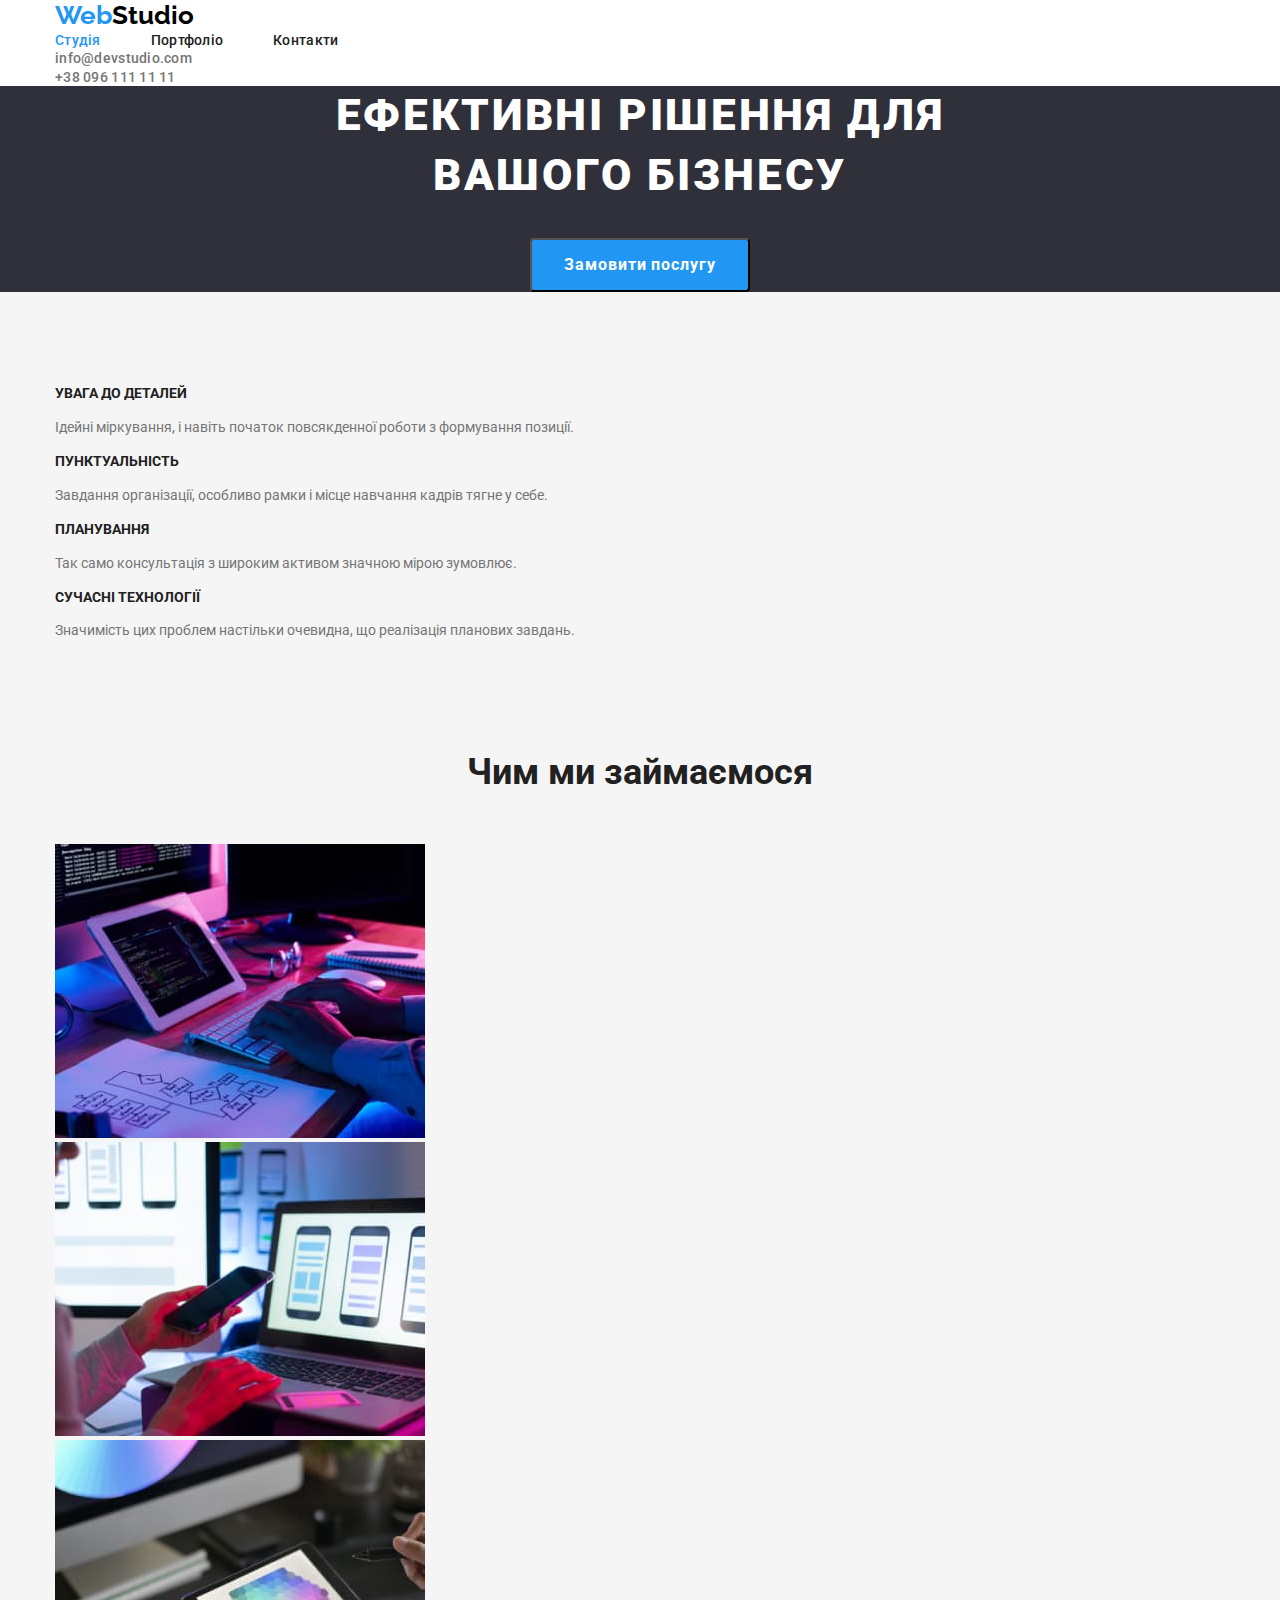
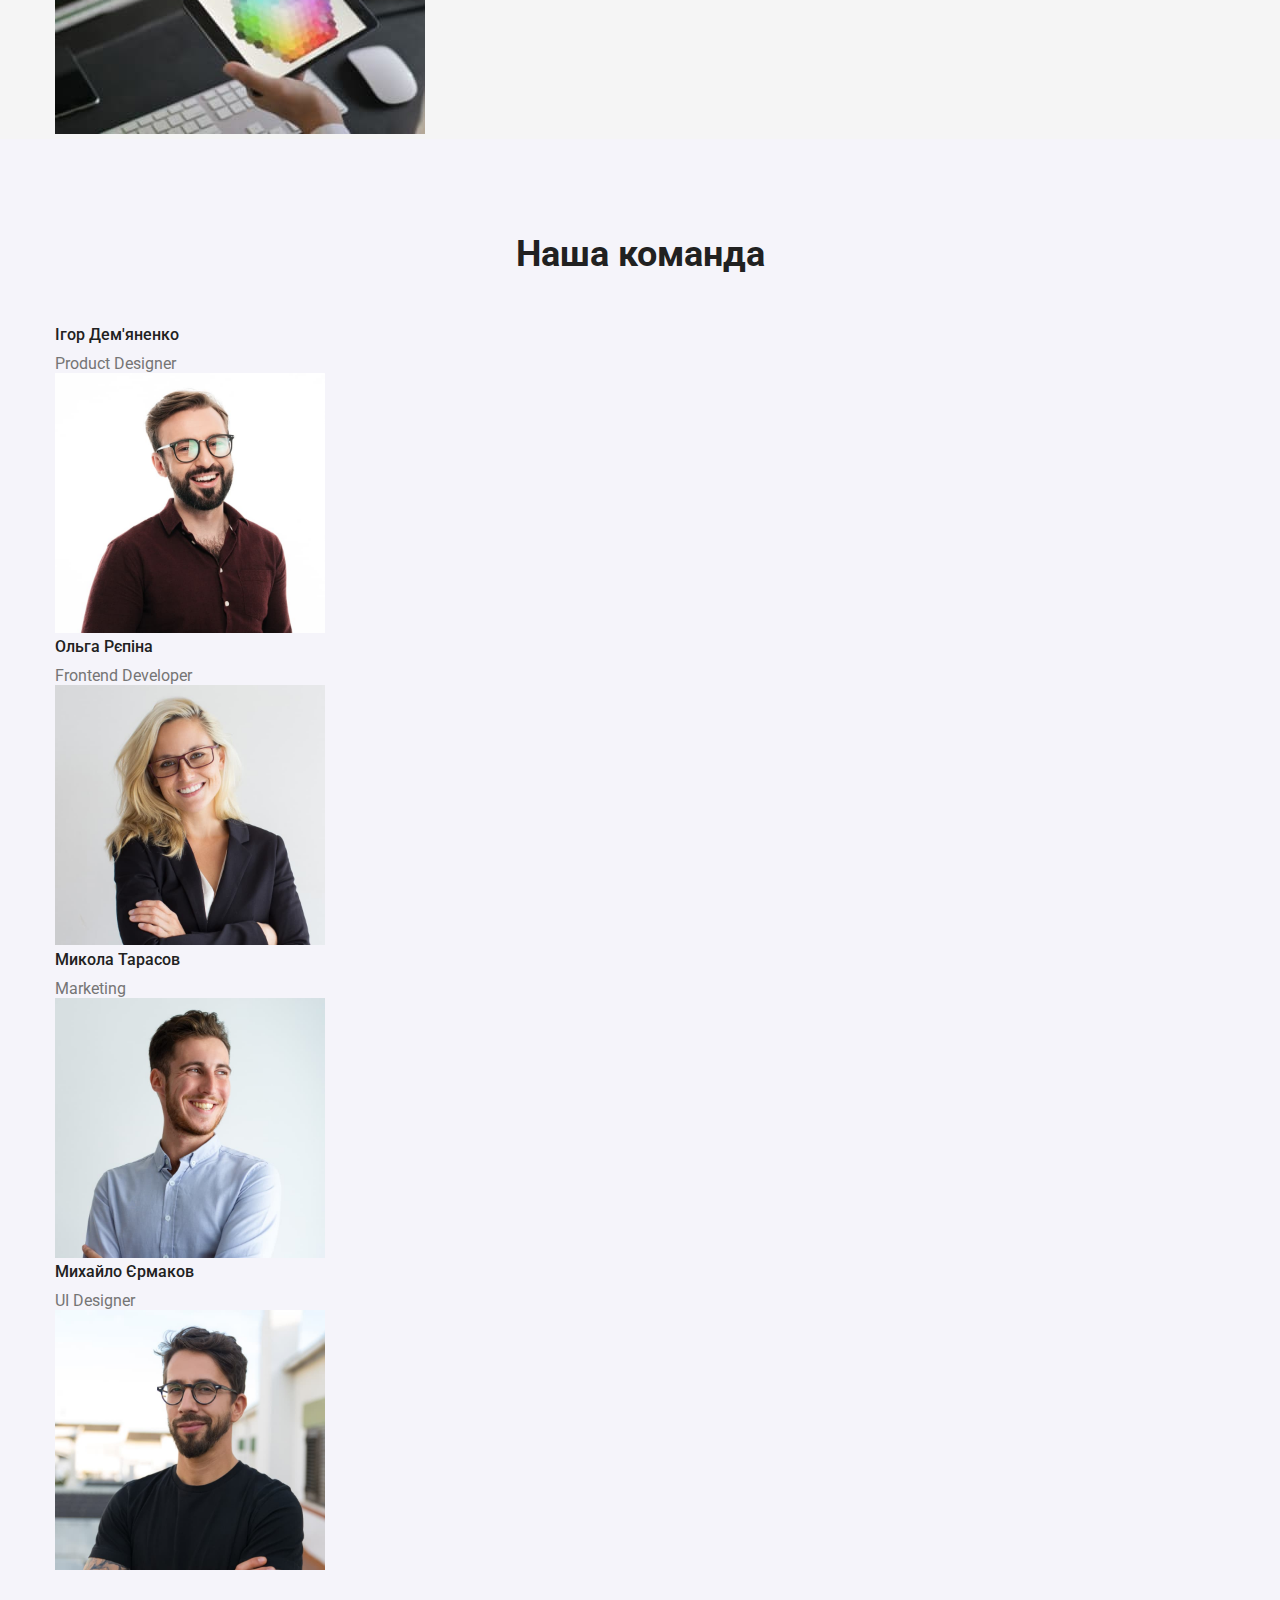
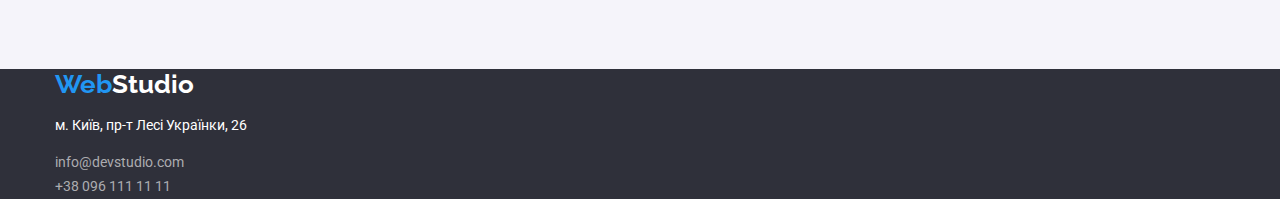
==== index.html @ 54b23ca5 "Added display fllex to header" ====
<!DOCTYPE html>
<html lang="uk">

<head>
    <meta charset="UTF-8">
    <meta http-equiv="X-UA-Compatible" content="IE=edge">
    <meta name="viewport" content="width=device-width, initial-scale=1.0">
    <title>Document</title>
    <link href="https://fonts.googleapis.com/css2?family=Raleway:wght@700&family=Roboto:wght@400;500;700;900&display=swap"
        rel="stylesheet">
    <link rel="stylesheet" href="https://cdnjs.cloudflare.com/ajax/libs/modern-normalize/1.1.0/modern-normalize.min.css">
    <link rel="stylesheet" href="./css/styles.css">
</head>

<body class="page">
    <header class="page-header">
        <div class="container">
        <nav>
            <a href="./index.html" class="logo">
                <span class="accent">Web</span>Studio
            </a>

            <ul class="site-nav list">
                <li class="item"><a href="./index.html" class="link current">Студія</a></li>
                <li class="item"><a href="./portfolio.html" class="link">Портфоліо</a></li>
                <li class="item"><a href="" class="link">Контакти</a></li>
            </ul>
        </nav>
        <ul class="contacts list">
            <li><a href="" class="contact-item">info@devstudio.com</a></li>
            <li><a href="" class="contact-item">+38 096 111 11 11</a></li>
        </ul>
        </div>
    </header>
    <main class="all-sections">
         <div>
             <section class="hero">
                <div class="container">
                  <h1 class="hero-title">Ефективні рішення для<br> вашого бізнесу</h1>
                  <button class="button primary" type="button">
                     Замовити послугу
                  </button>
                </div>
            </section>
         </div>
      <!--Особливості-->
        <section class="section">
            <div class="container">
            <h2 hidden class="section-title">Особливості</h2>
            <ul class="feature-list list">
                <li class="list-item">
                    <h3 class="title">УВАГА ДО ДЕТАЛЕЙ</h3>
                    <p class="text">
                        Ідейні міркування, і навіть початок повсякденної роботи з формування позиції.
                    </p>
                </li>
                <li class="list-item">
                    <h3 class="title">ПУНКТУАЛЬНІСТЬ</h3>
                    <p class="text" >
                        Завдання організації, особливо рамки і місце навчання кадрів тягне у себе.
                    </p>
                </li>
                <li class="list-item">
                    <h3 class="title">ПЛАНУВАННЯ</h3>
                    <p class="text">
                        Так само консультація з широким активом значною мірою зумовлює.
                    </p>
                </li>
                <li class="list-item">
                    <h3 class="title">СУЧАСНІ ТЕХНОЛОГІЇ</h3>
                    <p class="text">
                        Значимість цих проблем настільки очевидна, що реалізація планових завдань.
                    </p>
                </li>
            </ul>
            </div>
        </section>
        <!--Чим ми займаємося-->
        <section class="section no-padding">
            <div class="container">
            <h2 class="section-title">Чим ми займаємося</h2>
            <ul class="work-list list">
                <li>
                    <img src="./images/box1.jpg" alt="набирання тексту на клавітурі" width="370">
                </li>
                <li>
                    <img src="./images/box2.jpg" alt="використання телефона та компьютера " width="370">
                </li>
                <li>
                    <img src="./images/box3.jpg" alt="палітра кольорів на екрані" width="370">
                </li>
            </ul>
            </div>
        </section>
        <!--Наша команда-->
        <section class="section team">
            <div class="container">
            <h2 class="section-title">Наша команда</h2>
            <ul class="team-list list">
                <li class="list-member">
                    <h3 class="title">Ігор Дем'яненко</h3>
                    <p class="text">Product Designer</p>
                    <img src="./images/img.jpg" alt="дизайнер проекту" width="270">
                </li>
                <li class="list-member">
                    <h3 class="title">Ольга Рєпіна</h3>
                    <p class="text">Frontend Developer</p>
                    <img src="./images/img1.jpg" alt="фронтенд" width="270">
                </li>
                <li class="list-member">
                    <h3 class="title">Микола Тарасов</h3>
                    <p class="text">Marketing</p>
                    <img src="./images/img2.jpg" alt="маркетинг" width="270">
                </li>
                <li class="list-member">
                    <h3 class="title">Михайло Єрмаков</h3>
                    <p class="text">UI Designer</p>
                    <img src="./images/img3.jpg" alt="дизайнер" width="270">
                </li>
            </ul>
            </div>
        </section>
    </main>
    <footer class="end-page">
        <div class="container">
        <a href="./index.html" class="logo">
            <span class="accent">Web</span><span class="color-footer">Studio</span>
        </a><br>
        <address>
            <p class="post-office">
                м. Київ, пр-т Лесі Українки, 26 <br>
            </p>
            <a href="" class="email">info@devstudio.com</a><br>
            <a href="" class="number">+38 096 111 11 11</a>
        </address>
        </div>
    </footer>
</body>
</html>
---- css/styles.css ----
/*основний колір #212121*/
/*другорядний колір #757575*/
/*білий #FFFFFF*/
/*акцент #2196F3*/
/*основний bcg колір #F5F5F5*/
.container{
    width: 1200px;
    margin-left: auto;
    margin-right: auto;
    padding-left: 15px;
    padding-right: 15px;
}
:root {
    --primary-text-color:#212121;
    --secondary-text-color:#757575;
    --accent-color:#2196F3;
    --primary-bcground-color:#F5F5F5;
    --bcground-accent-color: #2196F3;
    --primary-white-color:#FFFFFF;
    --secondary-white-color:#F5F4FA;
    --bcground-secondary-white-color: #F5F4FA;
}

/*header*/
.logo, .accent {
    font-family: 'Raleway', sans-serif;
    font-weight: 700;
    font-size: 26px;
    line-height:1.19;
    text-decoration: none;       
}
.logo {
    color: #000000;
}

.accent {
    color: var(--accent-color);
}

.logo:hover,
.logo:focus{
    color: var(--accent-color);
}

/*body*/
.page {
    color:var(--primary-text-color);
    background-color: var(--primary-bcground-color);
    font-family: 'Roboto', sans-serif;
}
.page-header{
    background-color:#FFFFFF;
}
.site-nav{
    display: flex;
}
.site-nav .item:not(:last-child){
    margin-right: 50px;
}
.site-nav .link{
    color:var(--primary-text-color);
    font-weight: 500;
    font-size: 14px;
    line-height: 1.14;
    letter-spacing: 0.02em;
    text-decoration: none;
}
.site-nav .link.current{
    color: var(--accent-color);
    font-weight: 500;
    font-size: 14px;
    line-height:1.14;
    letter-spacing: 0.02em;

}
.site-nav .link:hover, 
.site-nav .link:focus {
    color: var(--accent-color);
}
.contacts .contact-item {
    color: var(--secondary-text-color);
    font-weight: 500;
    font-size: 14px;
    line-height:1.14;
    letter-spacing: 0.02em;
    text-decoration: none;
}
.contacts .contact-item:hover,
.contacts .contact-item:focus{
    color:var(--accent-color);
}

/*main*/

/*hero*/
.hero{
    background-color: #2F303A;
    text-align: center;
}
.hero-title{
    margin-top: 0;
    margin-bottom: 32px;
    color: #FFFFFF;
    text-transform: uppercase;
    font-weight: 900;
    font-size: 44px;
    line-height: 1.36;
    letter-spacing: 0.06em;
    
}
.section{
    background-color:var(--primary-bcground-color);
    padding-top: 94px;
    padding-bottom: 94px;
}
.section-title{
    color:var(--primary-text-color) ;
    font-size: 36px;
    line-height: 1.17;
    text-align: center;
    margin-top: 0;
    margin-bottom: 50px;
}
.list{
    list-style: none;
    margin: 0;
    padding: 0;
}

/*features*/
.feature-list .title {
    color:var(--primary-text-color);
    font-size: 14px;
    line-height: 1.14;
    margin-top: 0;
    margin-bottom: 10; 
}
.list-item .text{
    color: var(--secondary-text-color);
    font-size: 14px;
    line-height: 1.71;
    margin-top: 0;
    
}
/*work*/
.work-list .title{
    color: var(--primary-text-color);
}
/*team*/
.team{
    background-color: #F5F4FA;
}
.team-list .title{
    color: var(--primary-text-color);
    font-weight: 500;
    font-size: 16px;
    line-height: 1.19;
    margin-top: 0;
    margin-bottom: 10px;
}
.section-team {
    background-color: var(--bcground-secondary-white-color);
}
.list-member .text{
    color: var(--secondary-text-color);
    font-size: 16px;
    line-height: 1.19;
    margin-top: 0;
    margin-bottom: 0;
}
/*footer*/
.end-page{
    background-color:#2F303A;
}
.post-office{
    color:var(--primary-white-color);
    font-style: normal;
    font-size: 14px;
    line-height: 1.71;
}
.color-footer{
    color: var(--primary-white-color);
}
.color-footer:hover,
.color-footer:focus {
    color: var(--accent-color);
}
.email,
.number {
    color:#ACACB0 ;
    font-style: normal;
    font-size: 14px;
    line-height: 1.71;
    text-decoration: none;
}
.email:hover,
.email:focus{
   color: var(--accent-color); 
}
.number:hover,
.number:focus{
    color: var(--accent-color);
}

/*Styles of portfolio*/
.button {
    display: inline-block;
    color: var(--primary-text-color);
    background-color:var(--secondary-white-color);
    font-family: 'Roboto';
    font-style: normal;
    cursor: pointer;
    font-weight: 500;
    font-size: 16px;
    line-height: 1.63;
    letter-spacing: 0.03em;
    border-radius: 4px;
    padding: 6px 25px;
}
.list.btn {
    margin-bottom: 34px;
    display: flex;
}
.list.btn .navigation:not(:last-child){
    margin-right: 8px;
}
.button:hover,
.button:focus{
    color: var(--primary-white-color);
    background-color:var(--bcground-accent-color);
}
.button.primary{
    min-width: 216px;
    display: inline-block;
    color:var(--primary-white-color);
    background-color:var(--bcground-accent-color);
    font-family: 'Roboto';
    font-style: normal;
    font-weight: 700;
    font-size: 16px;
    line-height: 1.88;
    text-align: center;
    letter-spacing: 0.06em;
    border-radius: 4px;
    padding: 10px 32px;
}
.button.secondary{
    color: var(--primary-text-color);
    background-color:var(--bcground-secondary-white-color);
}
.section-port-title{
    color: var(--primary-text-color);
    font-size: 18px;
    line-height: 2;
    letter-spacing: 0.06em;
    margin-top: 0;
    margin-bottom: 4px;
}
.section.no-padding{
    padding-top: 0;
    padding-bottom: 0;
}
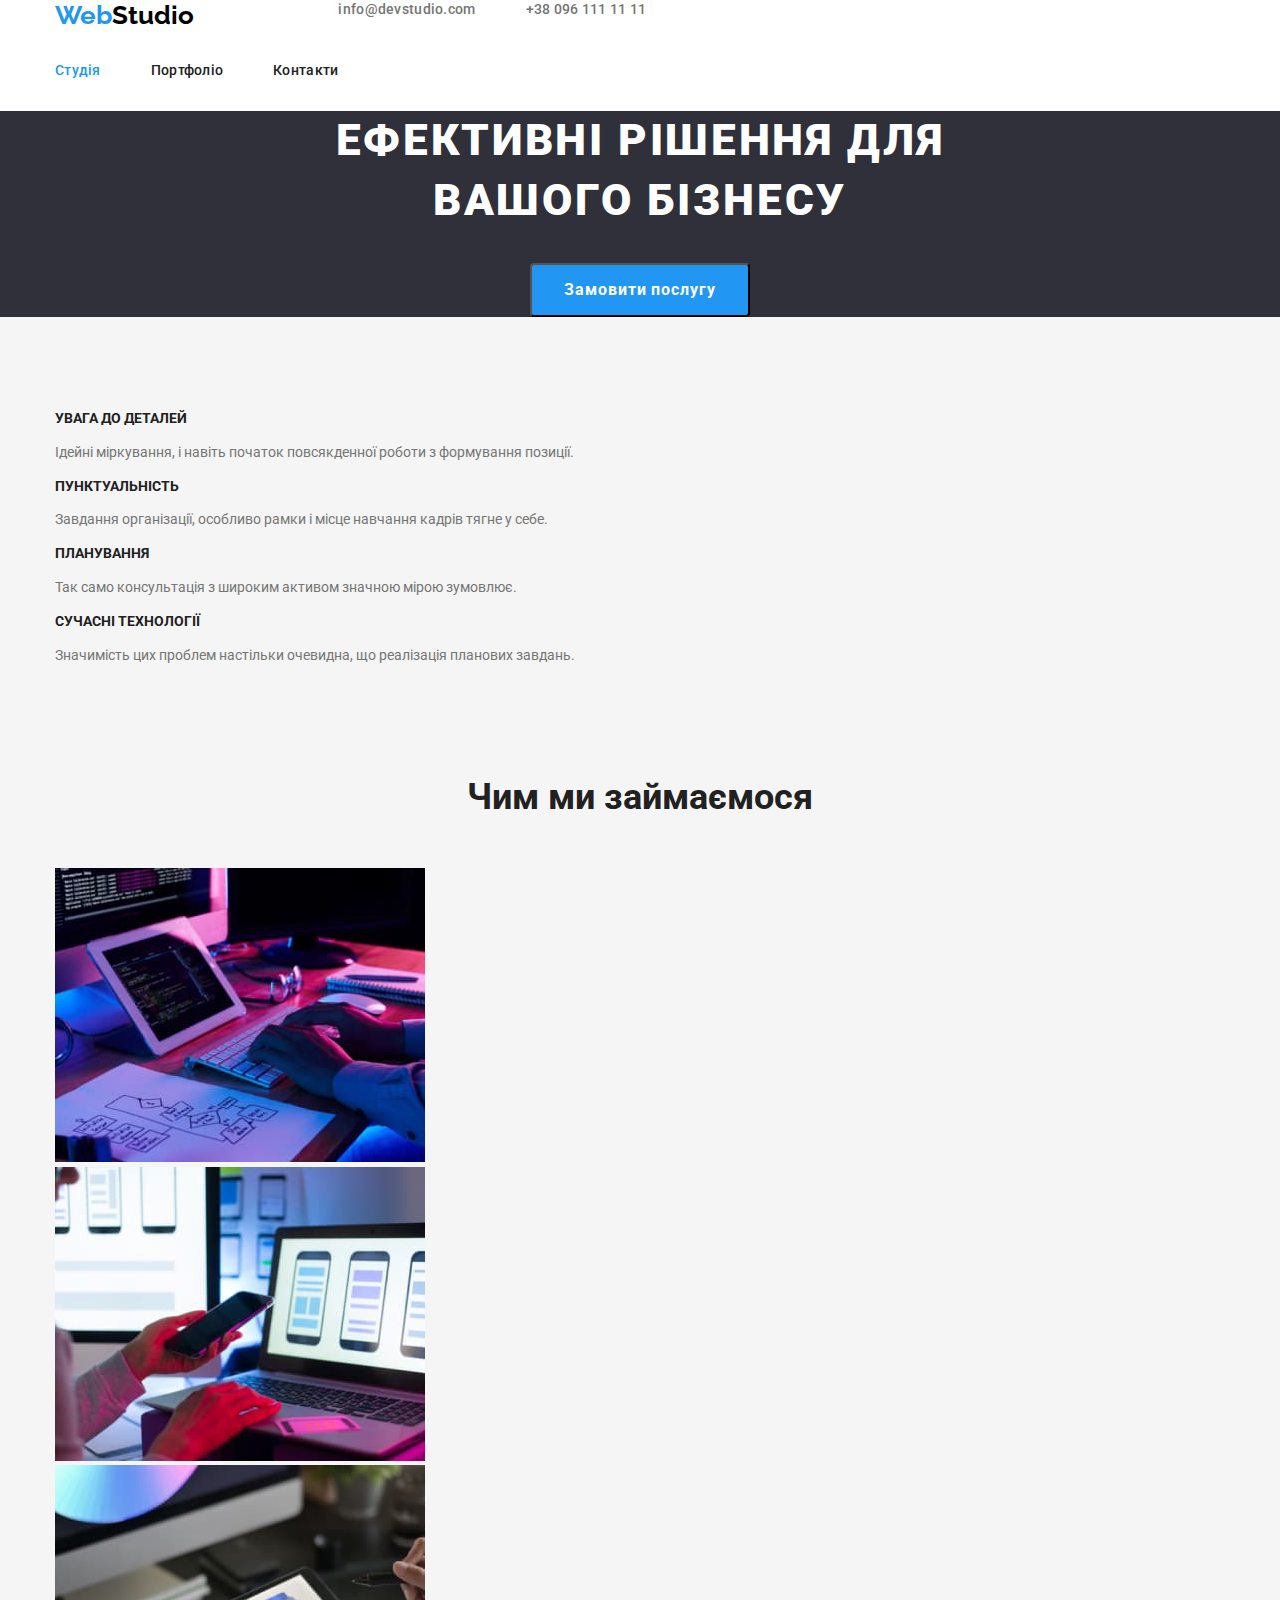
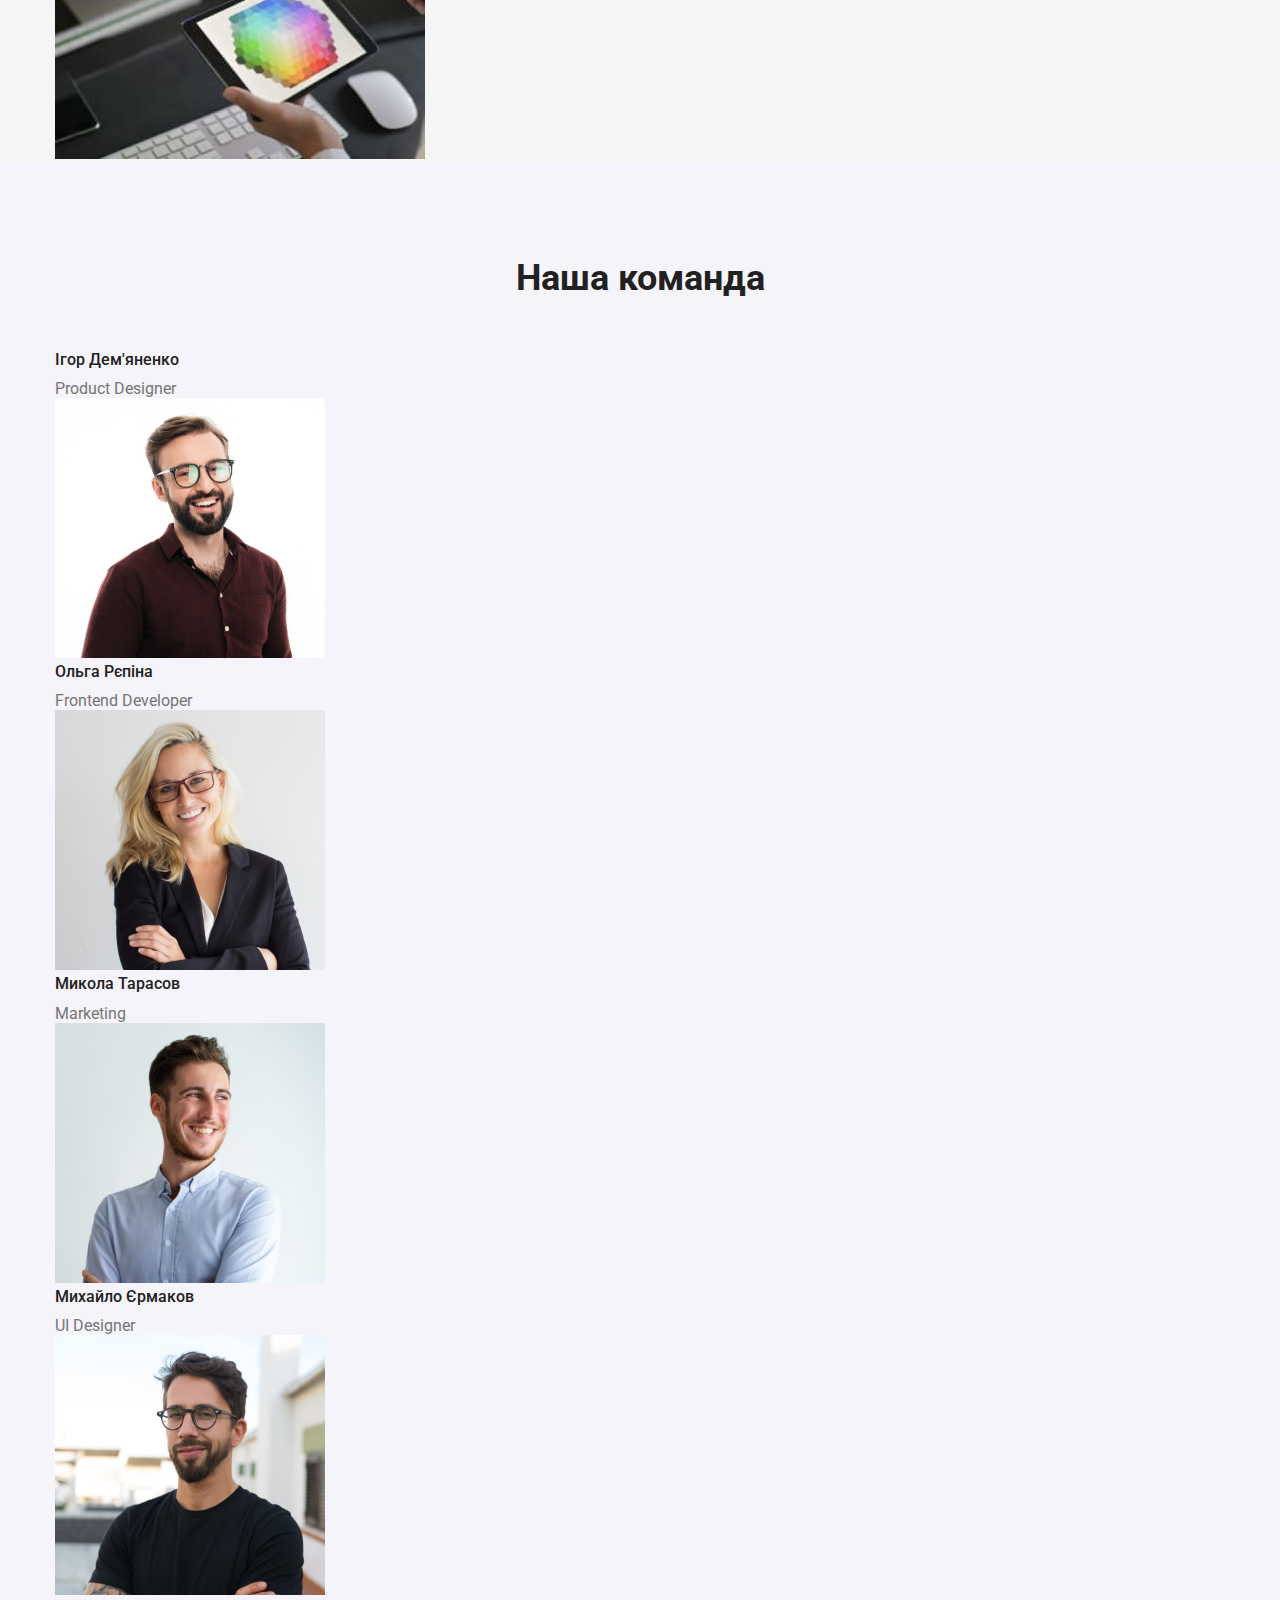
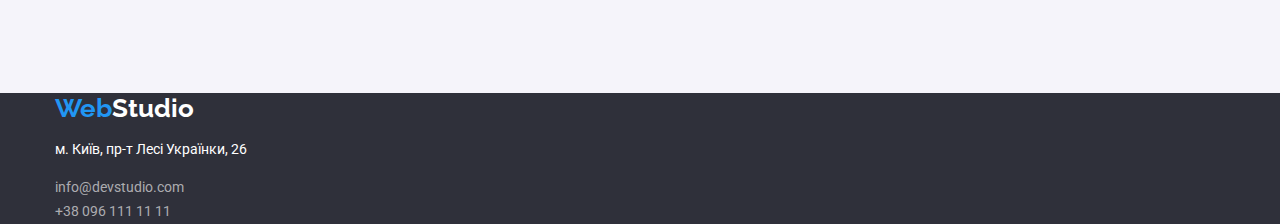
==== commit 16ce6f92: "Updated header" ====
--- a/index.html
+++ b/index.html
@@ -14,11 +14,11 @@
 
 <body class="page">
     <header class="page-header">
-        <div class="container">
+        <div class="container main-div">
         <nav>
             <a href="./index.html" class="logo">
                 <span class="accent">Web</span>Studio
-            </a>
+            </a> 
 
             <ul class="site-nav list">
                 <li class="item"><a href="./index.html" class="link current">Студія</a></li>
@@ -27,8 +27,8 @@
             </ul>
         </nav>
         <ul class="contacts list">
-            <li><a href="" class="contact-item">info@devstudio.com</a></li>
-            <li><a href="" class="contact-item">+38 096 111 11 11</a></li>
+            <li class="item"><a href="mailto:info@devstudio.com" class="contact-item">info@devstudio.com</a></li>
+            <li class="item"><a href="tel:+380961111111" class="contact-item">+38 096 111 11 11</a></li>
         </ul>
         </div>
     </header>
--- a/css/styles.css
+++ b/css/styles.css
@@ -51,6 +51,10 @@
 .page-header{
     background-color:#FFFFFF;
 }
+/*main-div*/
+.main-div{
+    display: flex;
+}
 .site-nav{
     display: flex;
 }
@@ -58,12 +62,17 @@
     margin-right: 50px;
 }
 .site-nav .link{
+    display:block;
+    padding-top: 32px;
+    padding-bottom: 32px;
+    
     color:var(--primary-text-color);
     font-weight: 500;
     font-size: 14px;
     line-height: 1.14;
     letter-spacing: 0.02em;
     text-decoration: none;
+    
 }
 .site-nav .link.current{
     color: var(--accent-color);
@@ -76,6 +85,12 @@
 .site-nav .link:hover, 
 .site-nav .link:focus {
     color: var(--accent-color);
+}
+.contacts{
+    display: flex;
+}
+.contacts .item+.item{
+    margin-left: 50px;
 }
 .contacts .contact-item {
     color: var(--secondary-text-color);
@@ -100,6 +115,7 @@
 .hero-title{
     margin-top: 0;
     margin-bottom: 32px;
+    
     color: #FFFFFF;
     text-transform: uppercase;
     font-weight: 900;
@@ -109,17 +125,20 @@
     
 }
 .section{
-    background-color:var(--primary-bcground-color);
     padding-top: 94px;
     padding-bottom: 94px;
+    
+    background-color:var(--primary-bcground-color);
 }
 .section-title{
+    margin-top: 0;
+    margin-bottom: 50px;
+    
     color:var(--primary-text-color) ;
     font-size: 36px;
     line-height: 1.17;
     text-align: center;
-    margin-top: 0;
-    margin-bottom: 50px;
+    
 }
 .list{
     list-style: none;
@@ -129,17 +148,21 @@
 
 /*features*/
 .feature-list .title {
+    margin-top: 0;
+    margin-bottom: 10;
+    
     color:var(--primary-text-color);
     font-size: 14px;
     line-height: 1.14;
-    margin-top: 0;
-    margin-bottom: 10; 
+     
 }
 .list-item .text{
+    margin-top: 0;
+    
     color: var(--secondary-text-color);
     font-size: 14px;
     line-height: 1.71;
-    margin-top: 0;
+    
     
 }
 /*work*/
@@ -151,22 +174,26 @@
     background-color: #F5F4FA;
 }
 .team-list .title{
+    margin-top: 0;
+    margin-bottom: 10px;
+    
     color: var(--primary-text-color);
     font-weight: 500;
     font-size: 16px;
     line-height: 1.19;
-    margin-top: 0;
-    margin-bottom: 10px;
+    
 }
 .section-team {
     background-color: var(--bcground-secondary-white-color);
 }
 .list-member .text{
+    margin-top: 0;
+    margin-bottom: 0;
+    
     color: var(--secondary-text-color);
     font-size: 16px;
     line-height: 1.19;
-    margin-top: 0;
-    margin-bottom: 0;
+    
 }
 /*footer*/
 .end-page{
@@ -205,8 +232,12 @@
 /*Styles of portfolio*/
 .button {
     display: inline-block;
+    border-radius: 4px;
+    padding: 6px 25px;
+    
     color: var(--primary-text-color);
     background-color:var(--secondary-white-color);
+    
     font-family: 'Roboto';
     font-style: normal;
     cursor: pointer;
@@ -214,8 +245,7 @@
     font-size: 16px;
     line-height: 1.63;
     letter-spacing: 0.03em;
-    border-radius: 4px;
-    padding: 6px 25px;
+    
 }
 .list.btn {
     margin-bottom: 34px;
@@ -232,8 +262,12 @@
 .button.primary{
     min-width: 216px;
     display: inline-block;
+    border-radius: 4px;
+    padding: 10px 32px;
+    
     color:var(--primary-white-color);
     background-color:var(--bcground-accent-color);
+    
     font-family: 'Roboto';
     font-style: normal;
     font-weight: 700;
@@ -241,20 +275,21 @@
     line-height: 1.88;
     text-align: center;
     letter-spacing: 0.06em;
-    border-radius: 4px;
-    padding: 10px 32px;
+    
 }
 .button.secondary{
     color: var(--primary-text-color);
     background-color:var(--bcground-secondary-white-color);
 }
 .section-port-title{
+    margin-top: 0;
+    margin-bottom: 4px;
+    
     color: var(--primary-text-color);
     font-size: 18px;
     line-height: 2;
     letter-spacing: 0.06em;
-    margin-top: 0;
-    margin-bottom: 4px;
+    
 }
 .section.no-padding{
     padding-top: 0;
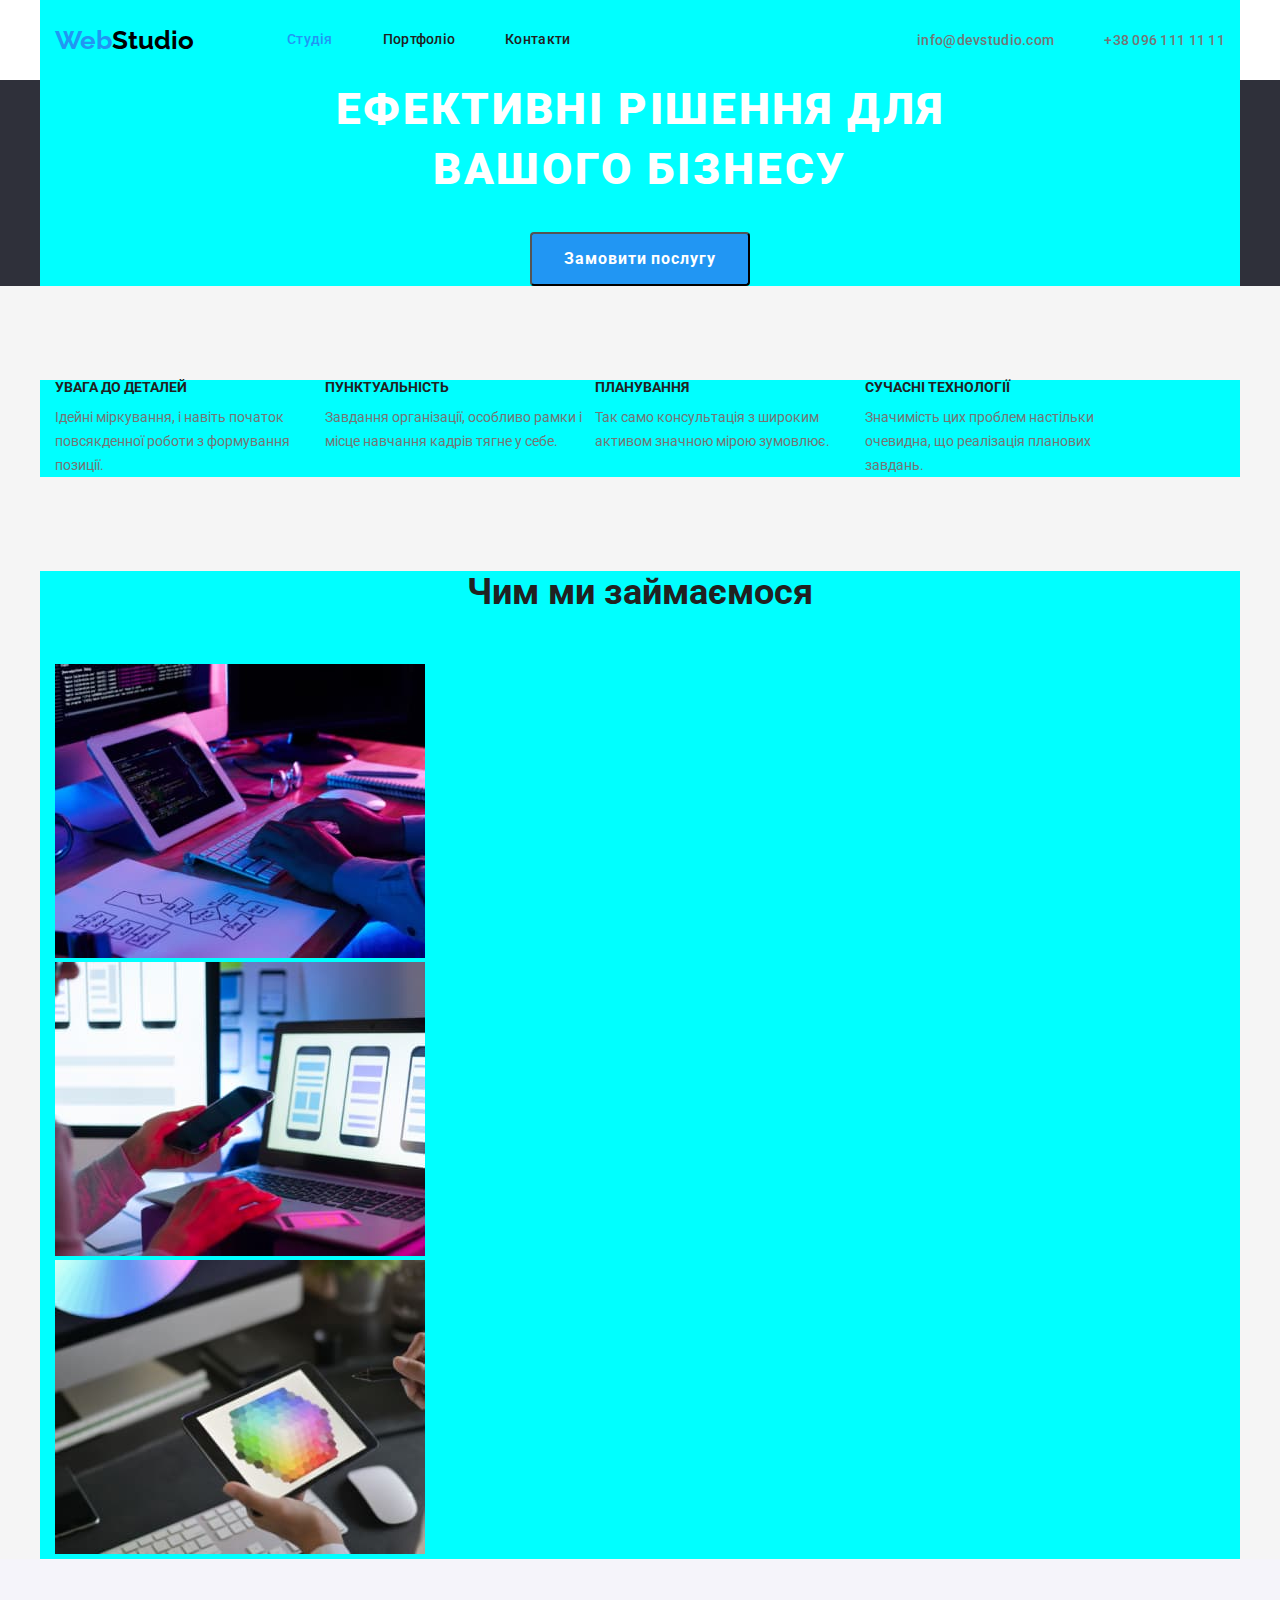
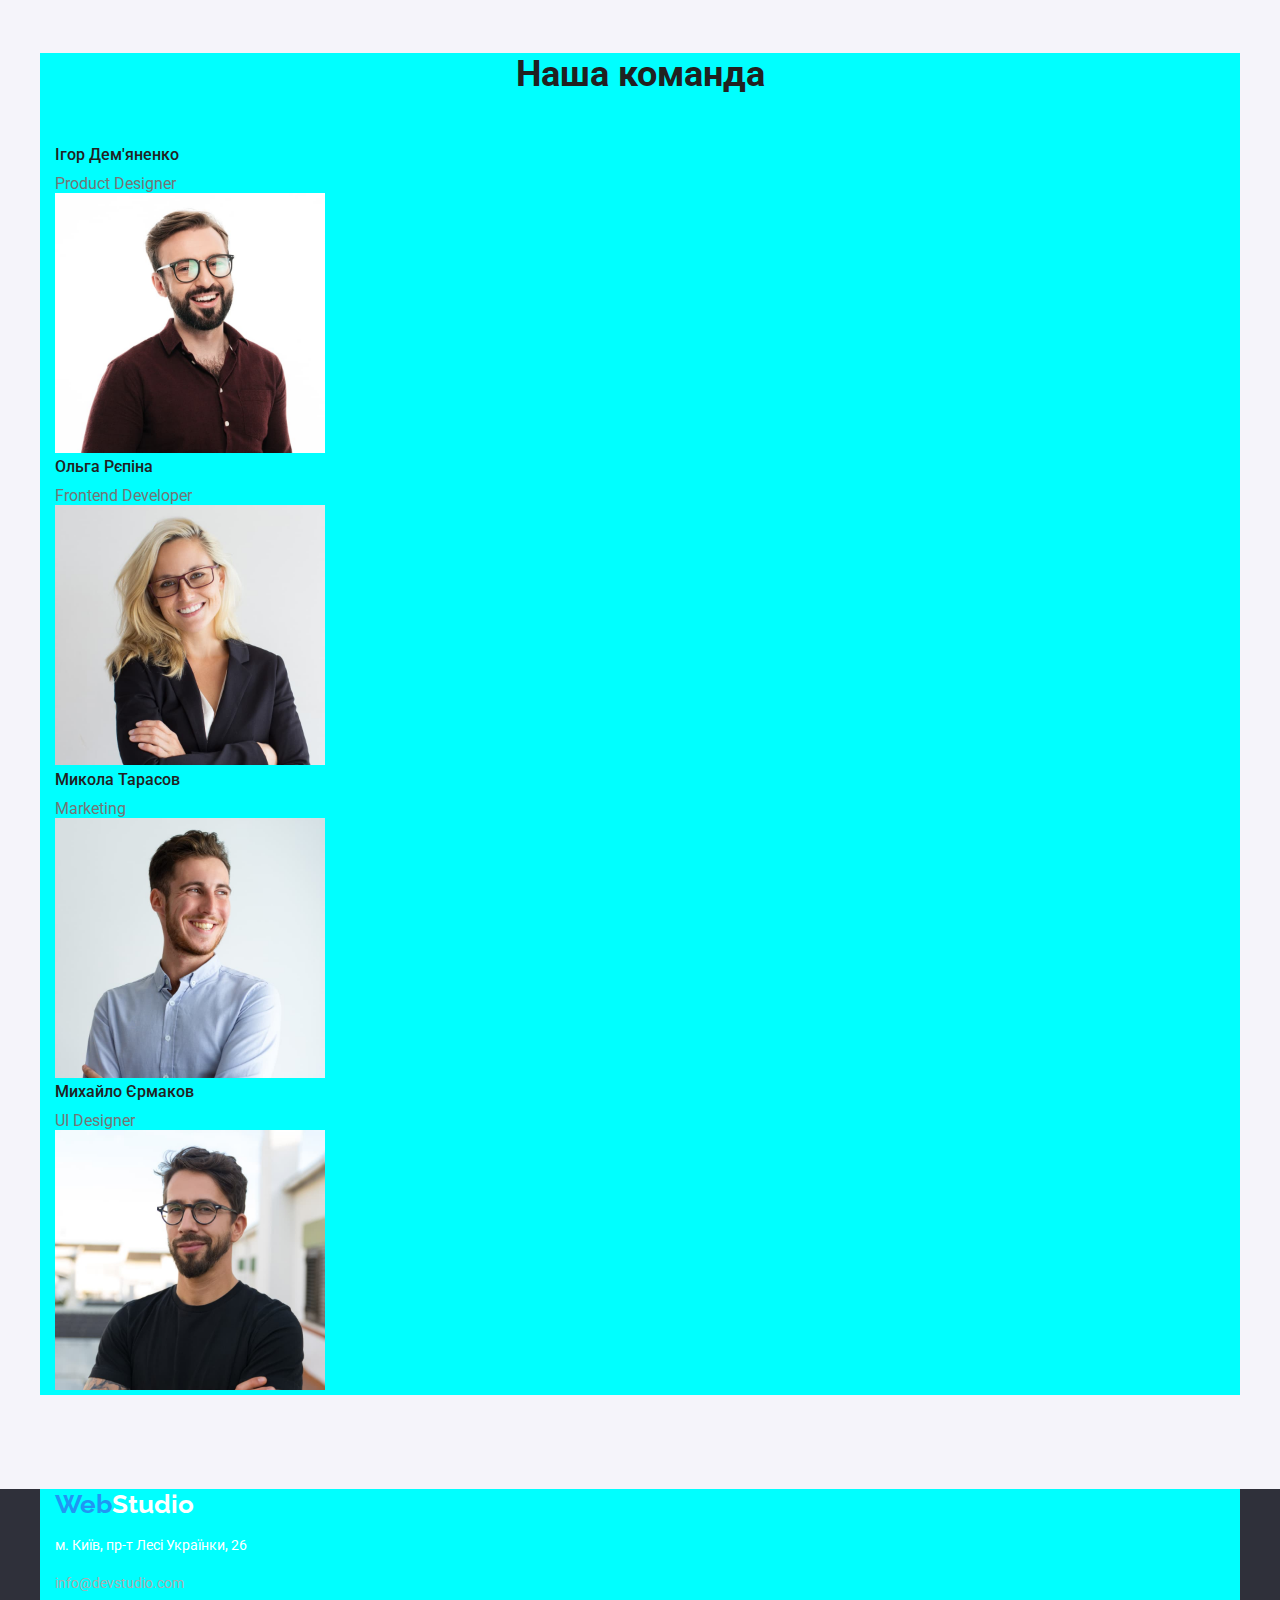
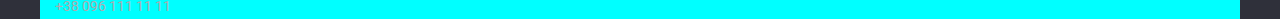
==== commit 81dd32f6: "Made boxex for portfolio" ====
--- a/index.html
+++ b/index.html
@@ -15,7 +15,7 @@
 <body class="page">
     <header class="page-header">
         <div class="container main-div">
-        <nav>
+        <nav class="main-nav">
             <a href="./index.html" class="logo">
                 <span class="accent">Web</span>Studio
             </a> 
--- a/css/styles.css
+++ b/css/styles.css
@@ -8,7 +8,7 @@
     margin-left: auto;
     margin-right: auto;
     padding-left: 15px;
-    padding-right: 15px;
+    padding-right: 15px; background-color: aqua;
 }
 :root {
     --primary-text-color:#212121;
@@ -51,13 +51,26 @@
 .page-header{
     background-color:#FFFFFF;
 }
+.list {
+    list-style: none;
+    margin: 0;
+    padding: 0;
+}
+.site-nav {
+    display: flex;
+    margin-left: 93px;
+}
+
+.main-nav {
+    display: flex;
+    align-items: center; 
+}
+
 /*main-div*/
 .main-div{
     display: flex;
-}
-.site-nav{
-    display: flex;
-}
+    align-items: center;}
+
 .site-nav .item:not(:last-child){
     margin-right: 50px;
 }
@@ -88,6 +101,7 @@
 }
 .contacts{
     display: flex;
+    margin-left: auto;
 }
 .contacts .item+.item{
     margin-left: 50px;
@@ -140,31 +154,34 @@
     text-align: center;
     
 }
-.list{
-    list-style: none;
-    margin: 0;
-    padding: 0;
-}
 
 /*features*/
 .feature-list .title {
     margin-top: 0;
-    margin-bottom: 10;
-    
-    color:var(--primary-text-color);
+    margin-bottom: 10 px;
+    color: var(--primary-text-color);
     font-size: 14px;
     line-height: 1.14;
-     
-}
-.list-item .text{
-    margin-top: 0;
-    
+    margin-bottom: 10px;
+}
+.feature-list {
+    display: flex;
+    flex: wrap;
+}
+.feature-list .list-item{
+width: 270px;
+}
+.list-item .text {
+    margin-top: 0;
+    margin-bottom: 0;
+
     color: var(--secondary-text-color);
     font-size: 14px;
     line-height: 1.71;
-    
-    
-}
+}
+
+
+
 /*work*/
 .work-list .title{
     color: var(--primary-text-color);
@@ -245,11 +262,11 @@
     font-size: 16px;
     line-height: 1.63;
     letter-spacing: 0.03em;
-    
 }
 .list.btn {
     margin-bottom: 34px;
     display: flex;
+    
 }
 .list.btn .navigation:not(:last-child){
     margin-right: 8px;
@@ -281,6 +298,7 @@
     color: var(--primary-text-color);
     background-color:var(--bcground-secondary-white-color);
 }
+
 .section-port-title{
     margin-top: 0;
     margin-bottom: 4px;
@@ -288,8 +306,27 @@
     color: var(--primary-text-color);
     font-size: 18px;
     line-height: 2;
-    letter-spacing: 0.06em;
-    
+    letter-spacing: 0.06em; 
+}
+.list-content {
+    display: flex;
+    flex-wrap: wrap;
+    list-style: none;
+    margin: 0;
+    padding: 0;
+    
+}
+.list-items{
+    width:calc ((100%-60px)/3);
+    margin-right: 30px;
+    margin-bottom: 30px;
+    background-color: tomato;
+}
+.list-items:nth-child(3n){
+    margin-right: 0;
+}
+.list-items:nth-last-child(-n+3){
+    margin-bottom: 0;   
 }
 .section.no-padding{
     padding-top: 0;
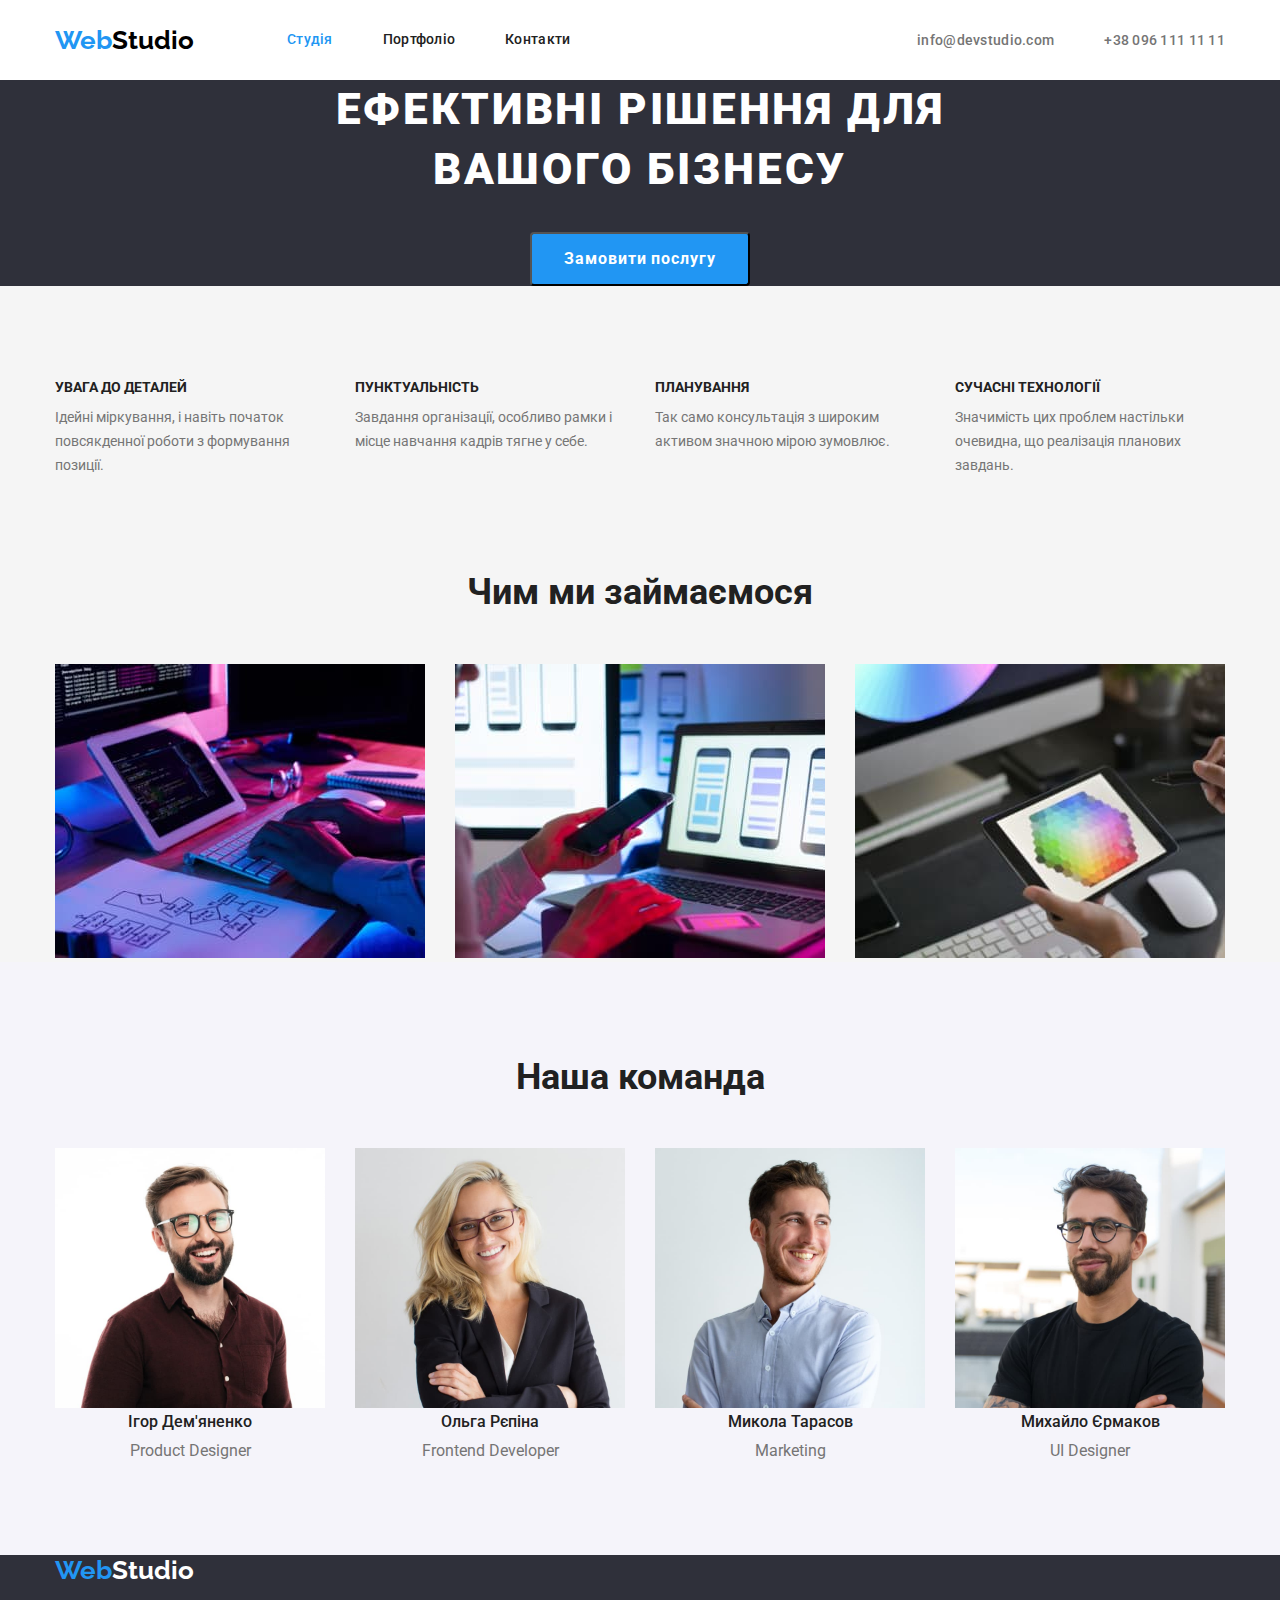
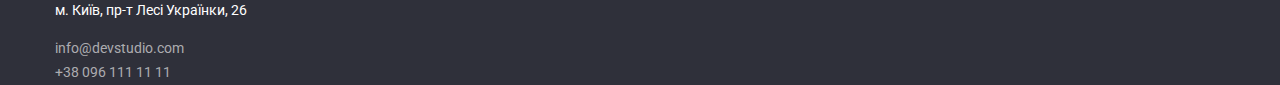
==== commit 8629df3c: "added flex to index file" ====
--- a/index.html
+++ b/index.html
@@ -80,13 +80,13 @@
             <div class="container">
             <h2 class="section-title">Чим ми займаємося</h2>
             <ul class="work-list list">
-                <li>
+                <li class="example">
                     <img src="./images/box1.jpg" alt="набирання тексту на клавітурі" width="370">
                 </li>
-                <li>
+                <li class="example">
                     <img src="./images/box2.jpg" alt="використання телефона та компьютера " width="370">
                 </li>
-                <li>
+                <li class="example">
                     <img src="./images/box3.jpg" alt="палітра кольорів на екрані" width="370">
                 </li>
             </ul>
@@ -98,24 +98,24 @@
             <h2 class="section-title">Наша команда</h2>
             <ul class="team-list list">
                 <li class="list-member">
+                    <img src="./images/img.jpg" alt="дизайнер проекту" width="270">
                     <h3 class="title">Ігор Дем'яненко</h3>
                     <p class="text">Product Designer</p>
-                    <img src="./images/img.jpg" alt="дизайнер проекту" width="270">
                 </li>
                 <li class="list-member">
+                    <img src="./images/img1.jpg" alt="фронтенд" width="270">
                     <h3 class="title">Ольга Рєпіна</h3>
                     <p class="text">Frontend Developer</p>
-                    <img src="./images/img1.jpg" alt="фронтенд" width="270">
                 </li>
                 <li class="list-member">
+                    <img src="./images/img2.jpg" alt="маркетинг" width="270">
                     <h3 class="title">Микола Тарасов</h3>
                     <p class="text">Marketing</p>
-                    <img src="./images/img2.jpg" alt="маркетинг" width="270">
                 </li>
                 <li class="list-member">
+                    <img src="./images/img3.jpg" alt="дизайнер" width="270">
                     <h3 class="title">Михайло Єрмаков</h3>
                     <p class="text">UI Designer</p>
-                    <img src="./images/img3.jpg" alt="дизайнер" width="270">
                 </li>
             </ul>
             </div>
--- a/css/styles.css
+++ b/css/styles.css
@@ -8,7 +8,7 @@
     margin-left: auto;
     margin-right: auto;
     padding-left: 15px;
-    padding-right: 15px; background-color: aqua;
+    padding-right: 15px; 
 }
 :root {
     --primary-text-color:#212121;
@@ -170,6 +170,10 @@
 }
 .feature-list .list-item{
 width: 270px;
+margin-right: 30px;
+}
+.feature-list .list-item:nth-child(4){
+    margin-right: 0;
 }
 .list-item .text {
     margin-top: 0;
@@ -185,6 +189,16 @@
 /*work*/
 .work-list .title{
     color: var(--primary-text-color);
+}
+.work-list{
+    display: flex;
+}
+.example{
+    width: calc((100%-60px) /3);
+    margin-right: 30px;
+}
+.example:nth-child(3n){
+    margin-right: 0;
 }
 /*team*/
 .team{
@@ -197,11 +211,20 @@
     color: var(--primary-text-color);
     font-weight: 500;
     font-size: 16px;
-    line-height: 1.19;
-    
+    line-height: 1.19;   
+}
+.team-list{
+    display: flex;
+}
+.list-member{
+    width: calc((100%-90px)/4);
+    margin-right: 30px;
 }
 .section-team {
     background-color: var(--bcground-secondary-white-color);
+}
+.list-member .title{
+    text-align: center;
 }
 .list-member .text{
     margin-top: 0;
@@ -210,6 +233,7 @@
     color: var(--secondary-text-color);
     font-size: 16px;
     line-height: 1.19;
+    text-align: center;
     
 }
 /*footer*/
@@ -265,9 +289,8 @@
 }
 .list.btn {
     margin-bottom: 34px;
-    display: flex;
-    
-}
+    display: flex; 
+} 
 .list.btn .navigation:not(:last-child){
     margin-right: 8px;
 }
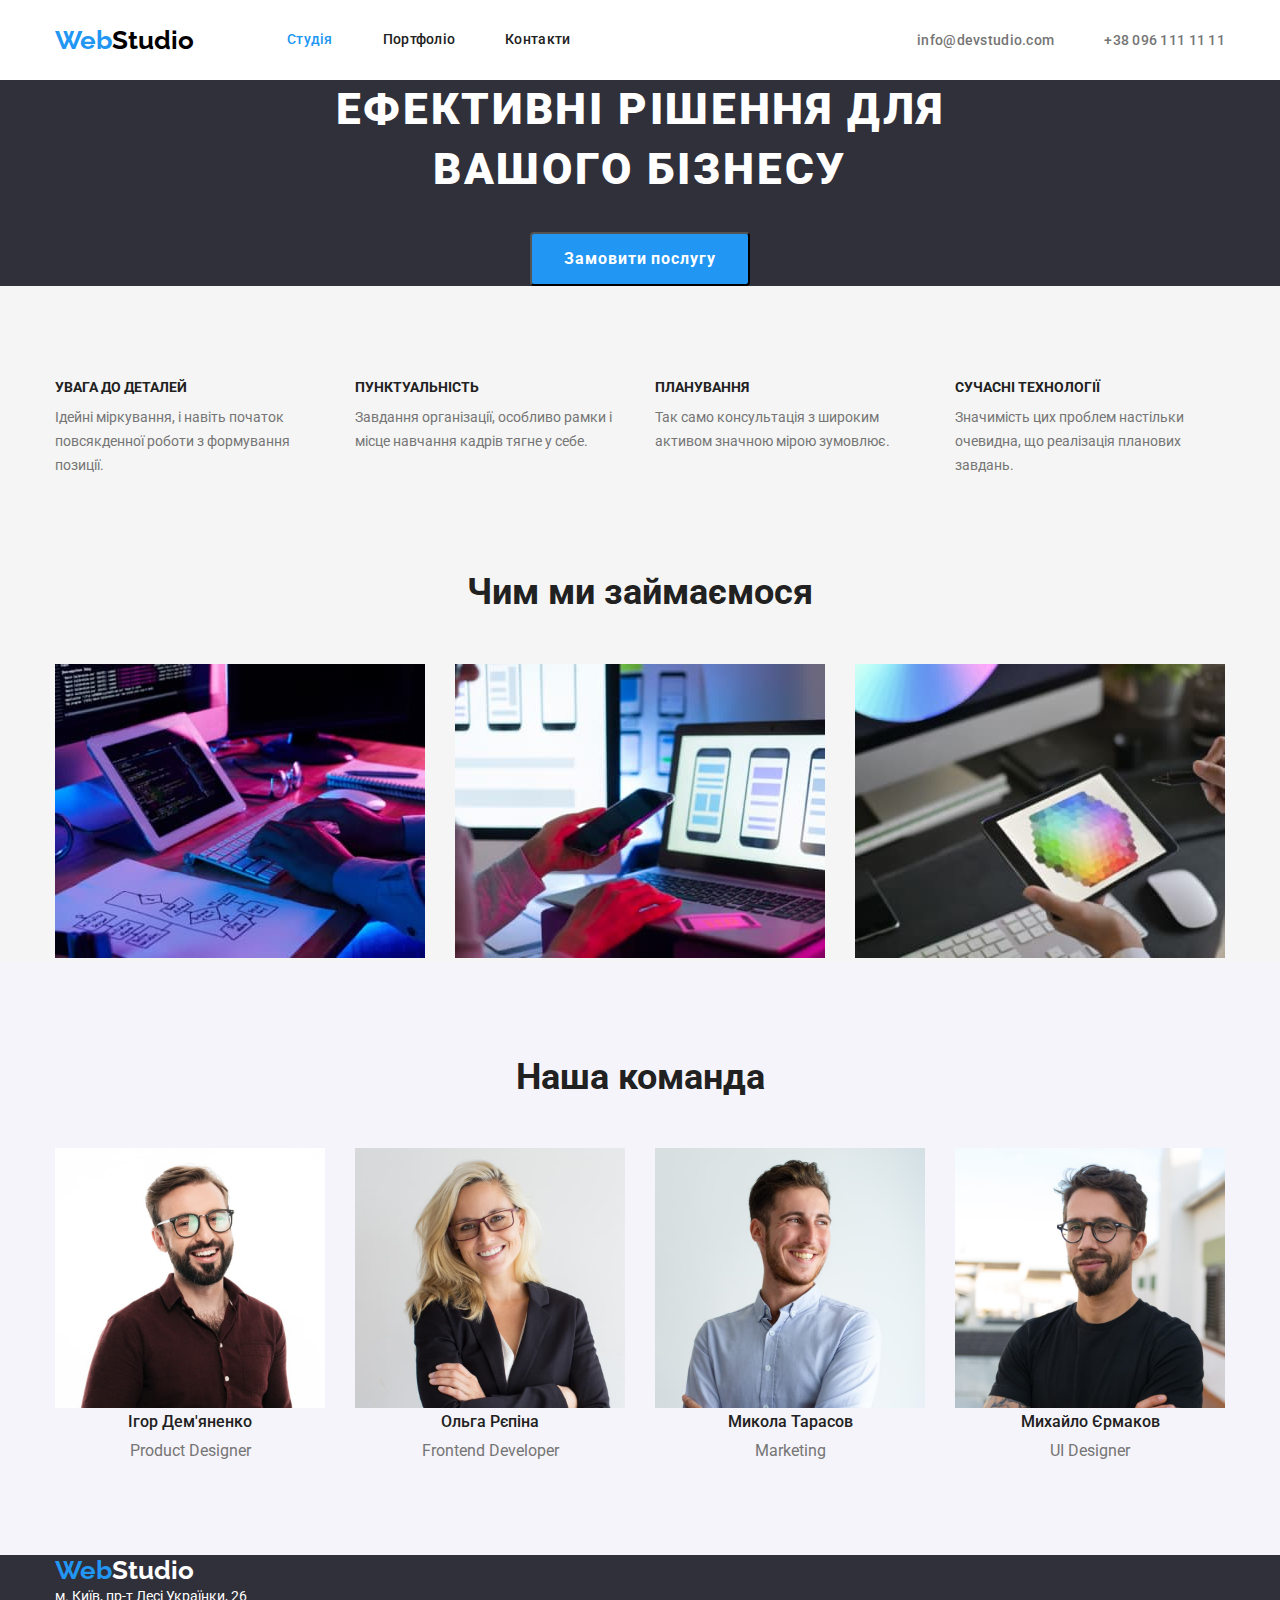
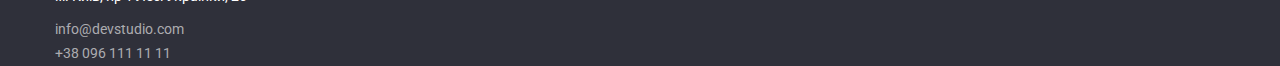
==== commit 262bb585: "Updated html" ====
--- a/index.html
+++ b/index.html
@@ -123,9 +123,9 @@
     </main>
     <footer class="end-page">
         <div class="container">
-        <a href="./index.html" class="logo">
+        <a  href="./index.html" class="logo end" >
             <span class="accent">Web</span><span class="color-footer">Studio</span>
-        </a><br>
+        </a>
         <address>
             <p class="post-office">
                 м. Київ, пр-т Лесі Українки, 26 <br>
--- a/css/styles.css
+++ b/css/styles.css
@@ -20,8 +20,9 @@
     --secondary-white-color:#F5F4FA;
     --bcground-secondary-white-color: #F5F4FA;
 }
-
+/*body*/
 /*header*/
+
 .logo, .accent {
     font-family: 'Raleway', sans-serif;
     font-weight: 700;
@@ -41,8 +42,6 @@
 .logo:focus{
     color: var(--accent-color);
 }
-
-/*body*/
 .page {
     color:var(--primary-text-color);
     background-color: var(--primary-bcground-color);
@@ -50,6 +49,7 @@
 }
 .page-header{
     background-color:#FFFFFF;
+    border-bottom: #ECECEC 1px;
 }
 .list {
     list-style: none;
@@ -166,7 +166,7 @@
 }
 .feature-list {
     display: flex;
-    flex: wrap;
+    flex-wrap: wrap;
 }
 .feature-list .list-item{
 width: 270px;
@@ -237,10 +237,16 @@
     
 }
 /*footer*/
+.logo.end {
+    margin-bottom: 20px;
+}
 .end-page{
     background-color:#2F303A;
 }
 .post-office{
+
+    margin-top: 0;
+    margin-bottom: 9px;
     color:var(--primary-white-color);
     font-style: normal;
     font-size: 14px;
@@ -252,6 +258,9 @@
 .color-footer:hover,
 .color-footer:focus {
     color: var(--accent-color);
+}
+.email{
+    margin-bottom: 9px;
 }
 .email,
 .number {
@@ -289,7 +298,8 @@
 }
 .list.btn {
     margin-bottom: 34px;
-    display: flex; 
+    display: flex;
+    justify-content: center;
 } 
 .list.btn .navigation:not(:last-child){
     margin-right: 8px;
@@ -343,7 +353,7 @@
     width:calc ((100%-60px)/3);
     margin-right: 30px;
     margin-bottom: 30px;
-    background-color: tomato;
+    border-bottom:  #EEEEEE 1px; ;
 }
 .list-items:nth-child(3n){
     margin-right: 0;
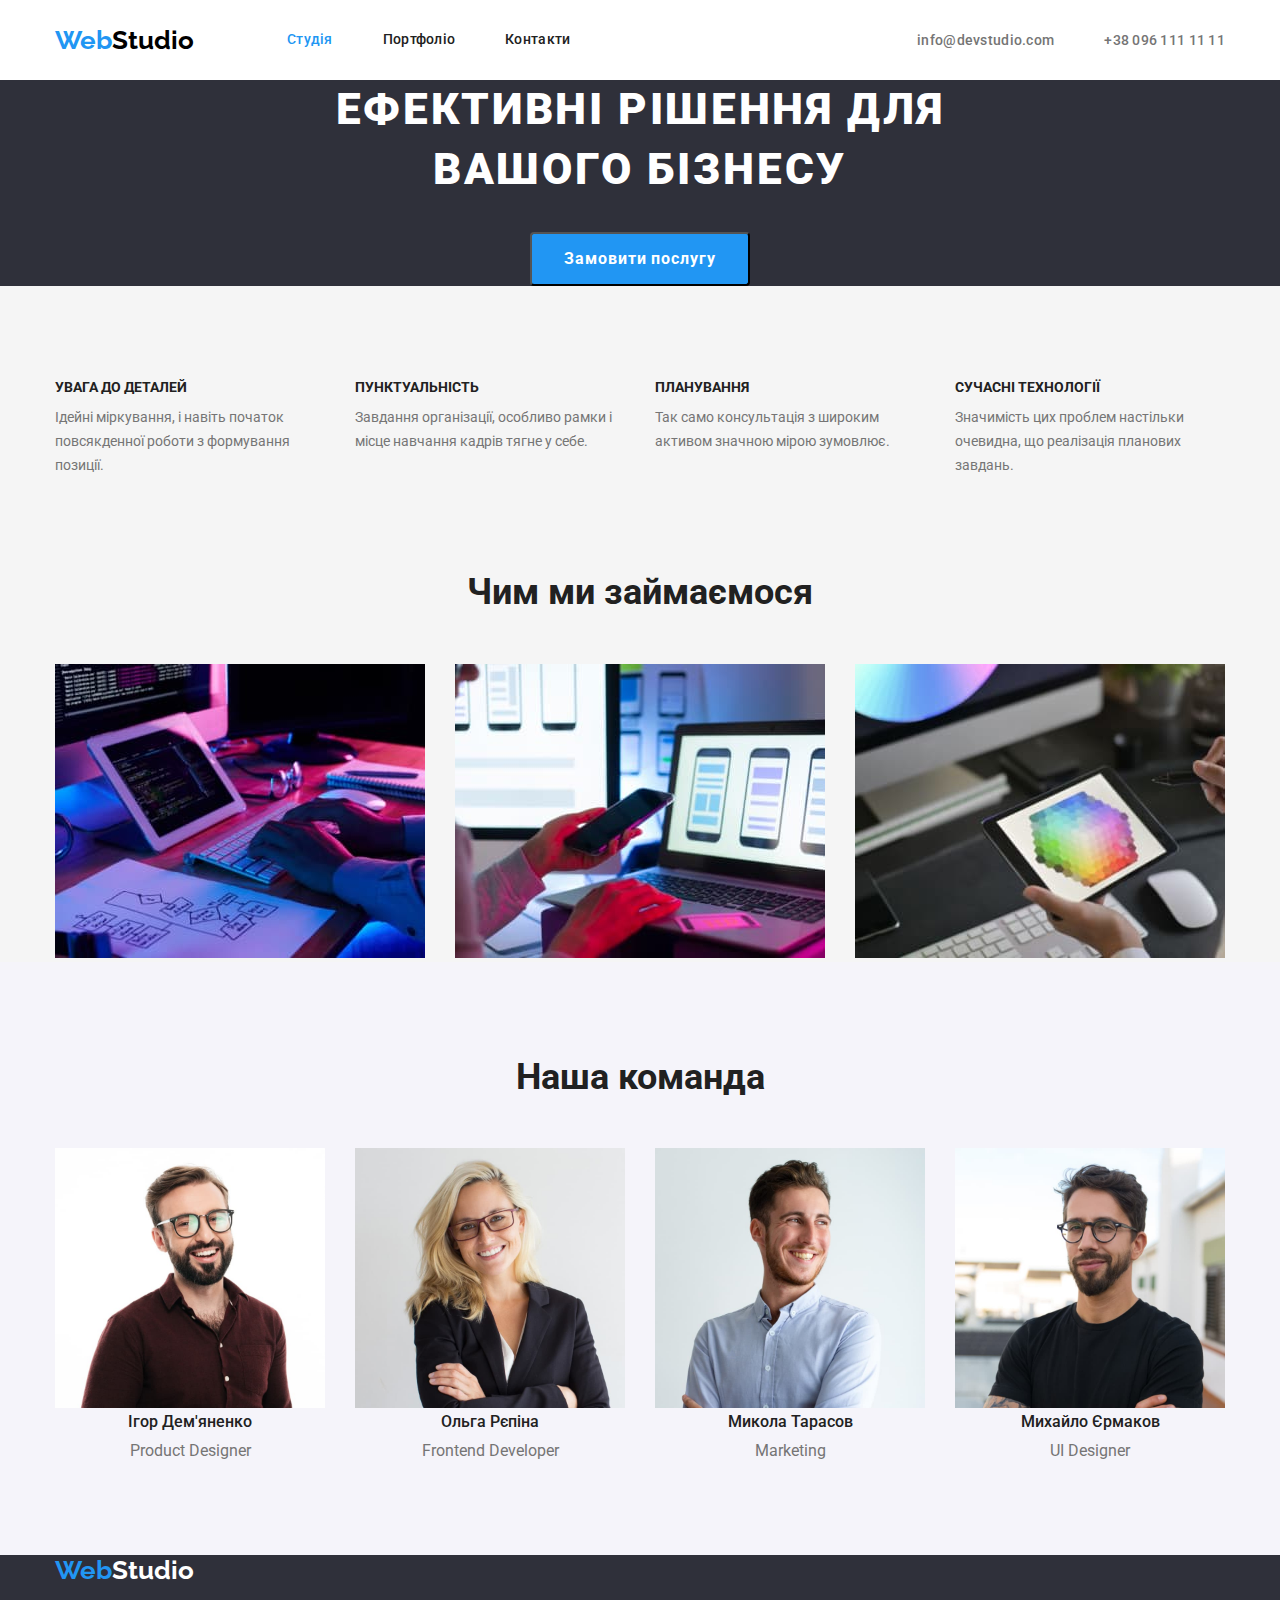
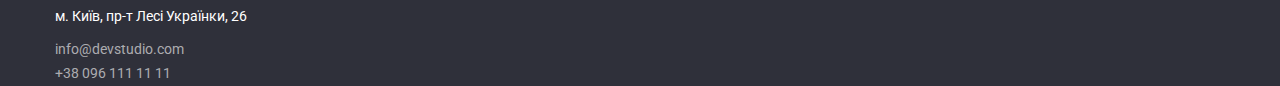
==== commit 49733c8b: "changed padding size" ====
--- a/index.html
+++ b/index.html
@@ -123,7 +123,7 @@
     </main>
     <footer class="end-page">
         <div class="container">
-        <a  href="./index.html" class="logo end" >
+        <a  href="./index.html" class="logo" >
             <span class="accent">Web</span><span class="color-footer">Studio</span>
         </a>
         <address>
--- a/css/styles.css
+++ b/css/styles.css
@@ -220,6 +220,9 @@
     width: calc((100%-90px)/4);
     margin-right: 30px;
 }
+.list-member:nth-child(4){
+    margin-right: 0;
+}
 .section-team {
     background-color: var(--bcground-secondary-white-color);
 }
@@ -237,15 +240,12 @@
     
 }
 /*footer*/
-.logo.end {
-    margin-bottom: 20px;
-}
 .end-page{
     background-color:#2F303A;
 }
 .post-office{
 
-    margin-top: 0;
+    margin-top: 20px;
     margin-bottom: 9px;
     color:var(--primary-white-color);
     font-style: normal;
@@ -280,10 +280,15 @@
 }
 
 /*Styles of portfolio*/
+
+.container.portfolio{
+    margin-top: 94px;
+    margin-bottom: 94px;
+}
 .button {
     display: inline-block;
     border-radius: 4px;
-    padding: 6px 25px;
+    padding: 6px 22px;
     
     color: var(--primary-text-color);
     background-color:var(--secondary-white-color);
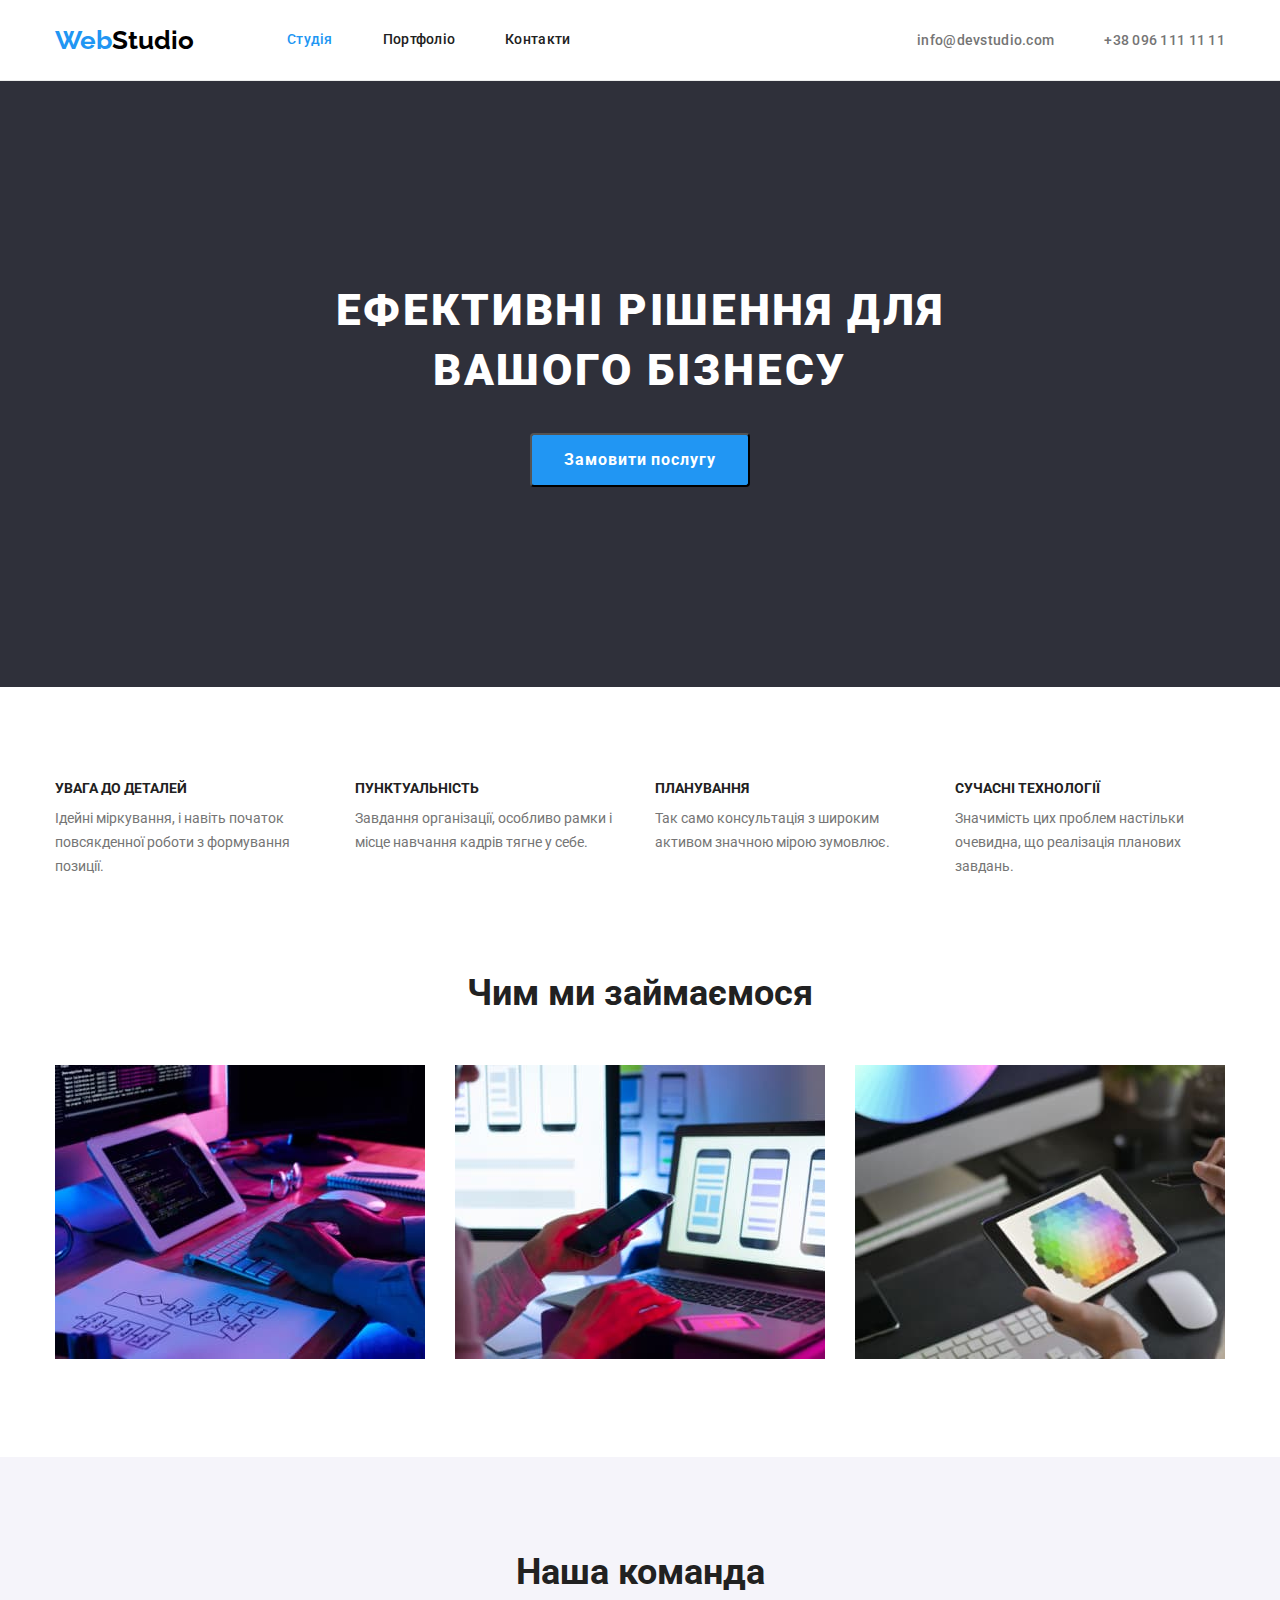
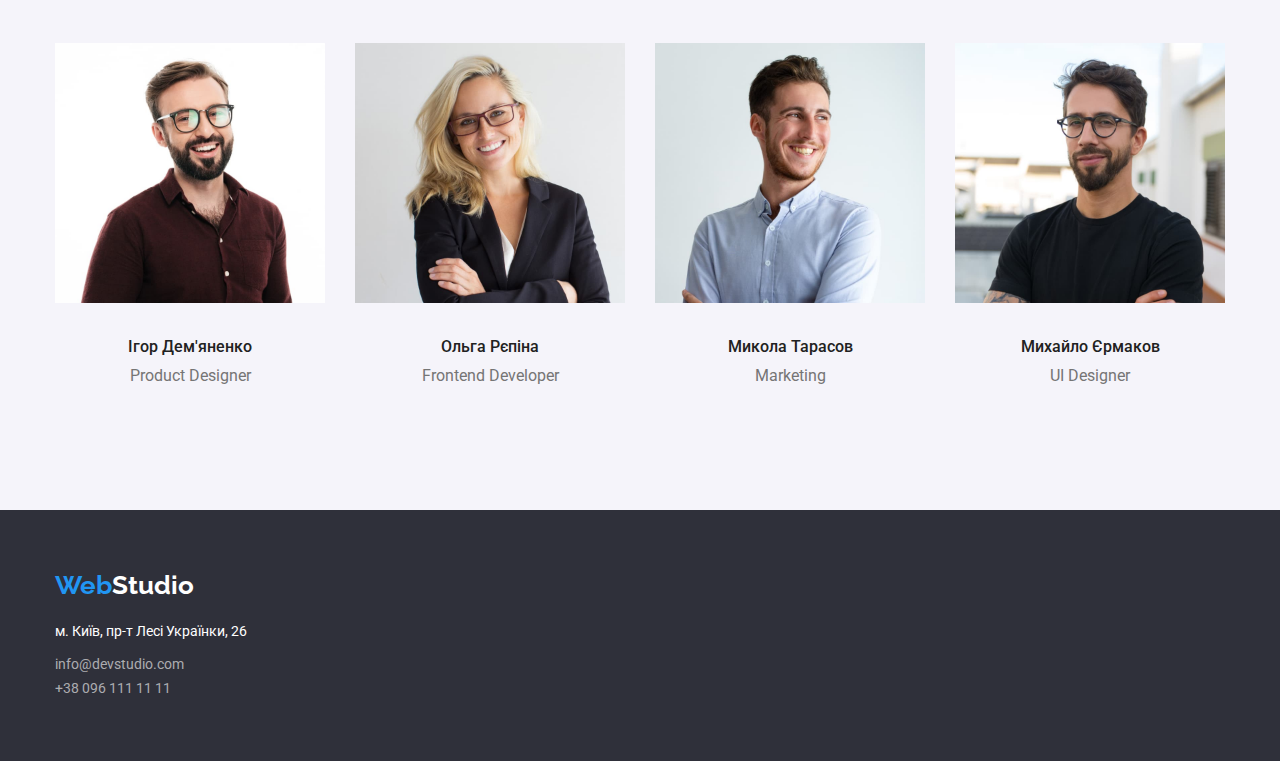
==== commit 7661567a: "Updated margins and paddings" ====
--- a/index.html
+++ b/index.html
@@ -6,134 +6,143 @@
     <meta http-equiv="X-UA-Compatible" content="IE=edge">
     <meta name="viewport" content="width=device-width, initial-scale=1.0">
     <title>Document</title>
-    <link href="https://fonts.googleapis.com/css2?family=Raleway:wght@700&family=Roboto:wght@400;500;700;900&display=swap"
+    <link
+        href="https://fonts.googleapis.com/css2?family=Raleway:wght@700&family=Roboto:wght@400;500;700;900&display=swap"
         rel="stylesheet">
-    <link rel="stylesheet" href="https://cdnjs.cloudflare.com/ajax/libs/modern-normalize/1.1.0/modern-normalize.min.css">
+    <link rel="stylesheet"
+        href="https://cdnjs.cloudflare.com/ajax/libs/modern-normalize/1.1.0/modern-normalize.min.css">
     <link rel="stylesheet" href="./css/styles.css">
 </head>
 
 <body class="page">
     <header class="page-header">
         <div class="container main-div">
-        <nav class="main-nav">
-            <a href="./index.html" class="logo">
-                <span class="accent">Web</span>Studio
-            </a> 
+            <nav class="main-nav">
+                <a href="./index.html" class="logo">
+                    <span class="accent">Web</span>Studio
+                </a>
 
-            <ul class="site-nav list">
-                <li class="item"><a href="./index.html" class="link current">Студія</a></li>
-                <li class="item"><a href="./portfolio.html" class="link">Портфоліо</a></li>
-                <li class="item"><a href="" class="link">Контакти</a></li>
+                <ul class="site-nav list">
+                    <li class="item"><a href="./index.html" class="link current">Студія</a></li>
+                    <li class="item"><a href="./portfolio.html" class="link">Портфоліо</a></li>
+                    <li class="item"><a href="" class="link">Контакти</a></li>
+                </ul>
+            </nav>
+            <ul class="contacts list">
+                <li class="item"><a href="mailto:info@devstudio.com" class="contact-item">info@devstudio.com</a></li>
+                <li class="item"><a href="tel:+380961111111" class="contact-item">+38 096 111 11 11</a></li>
             </ul>
-        </nav>
-        <ul class="contacts list">
-            <li class="item"><a href="mailto:info@devstudio.com" class="contact-item">info@devstudio.com</a></li>
-            <li class="item"><a href="tel:+380961111111" class="contact-item">+38 096 111 11 11</a></li>
-        </ul>
         </div>
     </header>
     <main class="all-sections">
-         <div>
-             <section class="hero">
+            <section class="hero">
                 <div class="container">
-                  <h1 class="hero-title">Ефективні рішення для<br> вашого бізнесу</h1>
-                  <button class="button primary" type="button">
-                     Замовити послугу
-                  </button>
+                    <h1 class="hero-title">Ефективні рішення для<br> вашого бізнесу</h1>
+                    <button class="button primary" type="button">
+                        Замовити послугу
+                    </button>
                 </div>
             </section>
-         </div>
-      <!--Особливості-->
+        <!--Особливості-->
         <section class="section">
             <div class="container">
-            <h2 hidden class="section-title">Особливості</h2>
-            <ul class="feature-list list">
-                <li class="list-item">
-                    <h3 class="title">УВАГА ДО ДЕТАЛЕЙ</h3>
-                    <p class="text">
-                        Ідейні міркування, і навіть початок повсякденної роботи з формування позиції.
-                    </p>
-                </li>
-                <li class="list-item">
-                    <h3 class="title">ПУНКТУАЛЬНІСТЬ</h3>
-                    <p class="text" >
-                        Завдання організації, особливо рамки і місце навчання кадрів тягне у себе.
-                    </p>
-                </li>
-                <li class="list-item">
-                    <h3 class="title">ПЛАНУВАННЯ</h3>
-                    <p class="text">
-                        Так само консультація з широким активом значною мірою зумовлює.
-                    </p>
-                </li>
-                <li class="list-item">
-                    <h3 class="title">СУЧАСНІ ТЕХНОЛОГІЇ</h3>
-                    <p class="text">
-                        Значимість цих проблем настільки очевидна, що реалізація планових завдань.
-                    </p>
-                </li>
-            </ul>
+                <h2 hidden class="section-title">Особливості</h2>
+                <ul class="feature-list list">
+                    <li class="list-item">
+                        <h3 class="title">УВАГА ДО ДЕТАЛЕЙ</h3>
+                        <p class="text">
+                            Ідейні міркування, і навіть початок повсякденної роботи з формування позиції.
+                        </p>
+                    </li>
+                    <li class="list-item">
+                        <h3 class="title">ПУНКТУАЛЬНІСТЬ</h3>
+                        <p class="text">
+                            Завдання організації, особливо рамки і місце навчання кадрів тягне у себе.
+                        </p>
+                    </li>
+                    <li class="list-item">
+                        <h3 class="title">ПЛАНУВАННЯ</h3>
+                        <p class="text">
+                            Так само консультація з широким активом значною мірою зумовлює.
+                        </p>
+                    </li>
+                    <li class="list-item">
+                        <h3 class="title">СУЧАСНІ ТЕХНОЛОГІЇ</h3>
+                        <p class="text">
+                            Значимість цих проблем настільки очевидна, що реалізація планових завдань.
+                        </p>
+                    </li>
+                </ul>
             </div>
         </section>
         <!--Чим ми займаємося-->
-        <section class="section no-padding">
+        <section class="section work">
             <div class="container">
-            <h2 class="section-title">Чим ми займаємося</h2>
-            <ul class="work-list list">
-                <li class="example">
-                    <img src="./images/box1.jpg" alt="набирання тексту на клавітурі" width="370">
-                </li>
-                <li class="example">
-                    <img src="./images/box2.jpg" alt="використання телефона та компьютера " width="370">
-                </li>
-                <li class="example">
-                    <img src="./images/box3.jpg" alt="палітра кольорів на екрані" width="370">
-                </li>
-            </ul>
+                <h2 class="section-title">Чим ми займаємося</h2>
+                <ul class="work-list list">
+                    <li class="example">
+                        <img src="./images/box1.jpg" alt="набирання тексту на клавітурі" width="370">
+                    </li>
+                    <li class="example">
+                        <img src="./images/box2.jpg" alt="використання телефона та компьютера " width="370">
+                    </li>
+                    <li class="example">
+                        <img src="./images/box3.jpg" alt="палітра кольорів на екрані" width="370">
+                    </li>
+                </ul>
             </div>
         </section>
         <!--Наша команда-->
         <section class="section team">
             <div class="container">
-            <h2 class="section-title">Наша команда</h2>
-            <ul class="team-list list">
-                <li class="list-member">
-                    <img src="./images/img.jpg" alt="дизайнер проекту" width="270">
-                    <h3 class="title">Ігор Дем'яненко</h3>
-                    <p class="text">Product Designer</p>
-                </li>
-                <li class="list-member">
-                    <img src="./images/img1.jpg" alt="фронтенд" width="270">
-                    <h3 class="title">Ольга Рєпіна</h3>
-                    <p class="text">Frontend Developer</p>
-                </li>
-                <li class="list-member">
-                    <img src="./images/img2.jpg" alt="маркетинг" width="270">
-                    <h3 class="title">Микола Тарасов</h3>
-                    <p class="text">Marketing</p>
-                </li>
-                <li class="list-member">
-                    <img src="./images/img3.jpg" alt="дизайнер" width="270">
-                    <h3 class="title">Михайло Єрмаков</h3>
-                    <p class="text">UI Designer</p>
-                </li>
-            </ul>
+                <h2 class="section-title">Наша команда</h2>
+                <ul class="team-list list">
+                    <li class="list-member">
+                        <img src="./images/img.jpg" alt="дизайнер проекту" width="270">
+                        <div class="description">
+                            <h3 class="title">Ігор Дем'яненко</h3>
+                            <p class="text">Product Designer</p>
+                        </div>
+                    </li>
+                    <li class="list-member">
+                        <img src="./images/img1.jpg" alt="фронтенд" width="270">
+                         <div class="description">
+                            <h3 class="title">Ольга Рєпіна</h3>
+                            <p class="text">Frontend Developer</p>
+                        </div>
+                    </li>
+                    <li class="list-member">
+                        <img src="./images/img2.jpg" alt="маркетинг" width="270">
+                        <div class="description">
+                            <h3 class="title">Микола Тарасов</h3>
+                            <p class="text">Marketing</p>
+                        </div>
+                    </li>
+                    <li class="list-member">
+                        <img src="./images/img3.jpg" alt="дизайнер" width="270">
+                        <div class="description">
+                            <h3 class="title">Михайло Єрмаков</h3>
+                            <p class="text">UI Designer</p>
+                    </div>
+                    </li>
+                </ul>
             </div>
         </section>
     </main>
     <footer class="end-page">
         <div class="container">
-        <a  href="./index.html" class="logo" >
-            <span class="accent">Web</span><span class="color-footer">Studio</span>
-        </a>
-        <address>
-            <p class="post-office">
-                м. Київ, пр-т Лесі Українки, 26 <br>
-            </p>
-            <a href="" class="email">info@devstudio.com</a><br>
-            <a href="" class="number">+38 096 111 11 11</a>
-        </address>
+            <a href="./index.html" class="logo">
+                <span class="accent">Web</span><span class="color-footer">Studio</span>
+            </a>
+            <address>
+                <p class="post-office">
+                    м. Київ, пр-т Лесі Українки, 26 <br>
+                </p>
+                <a href="" class="email">info@devstudio.com</a><br>
+                <a href="" class="number">+38 096 111 11 11</a>
+            </address>
         </div>
     </footer>
 </body>
+
 </html>--- a/css/styles.css
+++ b/css/styles.css
@@ -44,12 +44,11 @@
 }
 .page {
     color:var(--primary-text-color);
-    background-color: var(--primary-bcground-color);
-    font-family: 'Roboto', sans-serif;
-}
-.page-header{
+    font-family: 'Roboto', sans-serif; 
+}
+.page >.page-header{
     background-color:#FFFFFF;
-    border-bottom: #ECECEC 1px;
+    border-bottom: 1px solid #ECECEC;
 }
 .list {
     list-style: none;
@@ -125,6 +124,8 @@
 .hero{
     background-color: #2F303A;
     text-align: center;
+    padding-top: 200px;
+    padding-bottom: 200px;
 }
 .hero-title{
     margin-top: 0;
@@ -141,8 +142,6 @@
 .section{
     padding-top: 94px;
     padding-bottom: 94px;
-    
-    background-color:var(--primary-bcground-color);
 }
 .section-title{
     margin-top: 0;
@@ -163,14 +162,17 @@
     font-size: 14px;
     line-height: 1.14;
     margin-bottom: 10px;
+    
 }
 .feature-list {
     display: flex;
     flex-wrap: wrap;
+    
 }
 .feature-list .list-item{
 width: 270px;
 margin-right: 30px;
+
 }
 .feature-list .list-item:nth-child(4){
     margin-right: 0;
@@ -182,11 +184,16 @@
     color: var(--secondary-text-color);
     font-size: 14px;
     line-height: 1.71;
+    
 }
 
 
 
 /*work*/
+.section.work {
+    padding-top: 0;
+    padding-bottom: 94px;
+}
 .work-list .title{
     color: var(--primary-text-color);
 }
@@ -236,12 +243,18 @@
     color: var(--secondary-text-color);
     font-size: 16px;
     line-height: 1.19;
-    text-align: center;
-    
+    text-align: center;   
+}
+.description{
+    padding-top: 30px;
+    padding-bottom: 30px;
 }
 /*footer*/
 .end-page{
+    padding-top: 60px;
+    padding-bottom: 60px;
     background-color:#2F303A;
+    
 }
 .post-office{
 
@@ -281,10 +294,6 @@
 
 /*Styles of portfolio*/
 
-.container.portfolio{
-    margin-top: 94px;
-    margin-bottom: 94px;
-}
 .button {
     display: inline-block;
     border-radius: 4px;
@@ -300,12 +309,13 @@
     font-size: 16px;
     line-height: 1.63;
     letter-spacing: 0.03em;
+   
 }
 .list.btn {
-    margin-bottom: 34px;
+    margin-bottom: 50px;
     display: flex;
     justify-content: center;
-} 
+}
 .list.btn .navigation:not(:last-child){
     margin-right: 8px;
 }
@@ -344,21 +354,27 @@
     color: var(--primary-text-color);
     font-size: 18px;
     line-height: 2;
-    letter-spacing: 0.06em; 
-}
+    letter-spacing: 0.06em;
+}
+
 .list-content {
     display: flex;
     flex-wrap: wrap;
     list-style: none;
     margin: 0;
     padding: 0;
-    
+}
+.content {
+    padding: 24px 20px;
+    border: 1px solid #EEEEEE;
+}
+.list-items>.text {
+    color: var(--secondary-text-color);
 }
 .list-items{
     width:calc ((100%-60px)/3);
     margin-right: 30px;
     margin-bottom: 30px;
-    border-bottom:  #EEEEEE 1px; ;
 }
 .list-items:nth-child(3n){
     margin-right: 0;
@@ -366,7 +382,4 @@
 .list-items:nth-last-child(-n+3){
     margin-bottom: 0;   
 }
-.section.no-padding{
-    padding-top: 0;
-    padding-bottom: 0;
-}+
